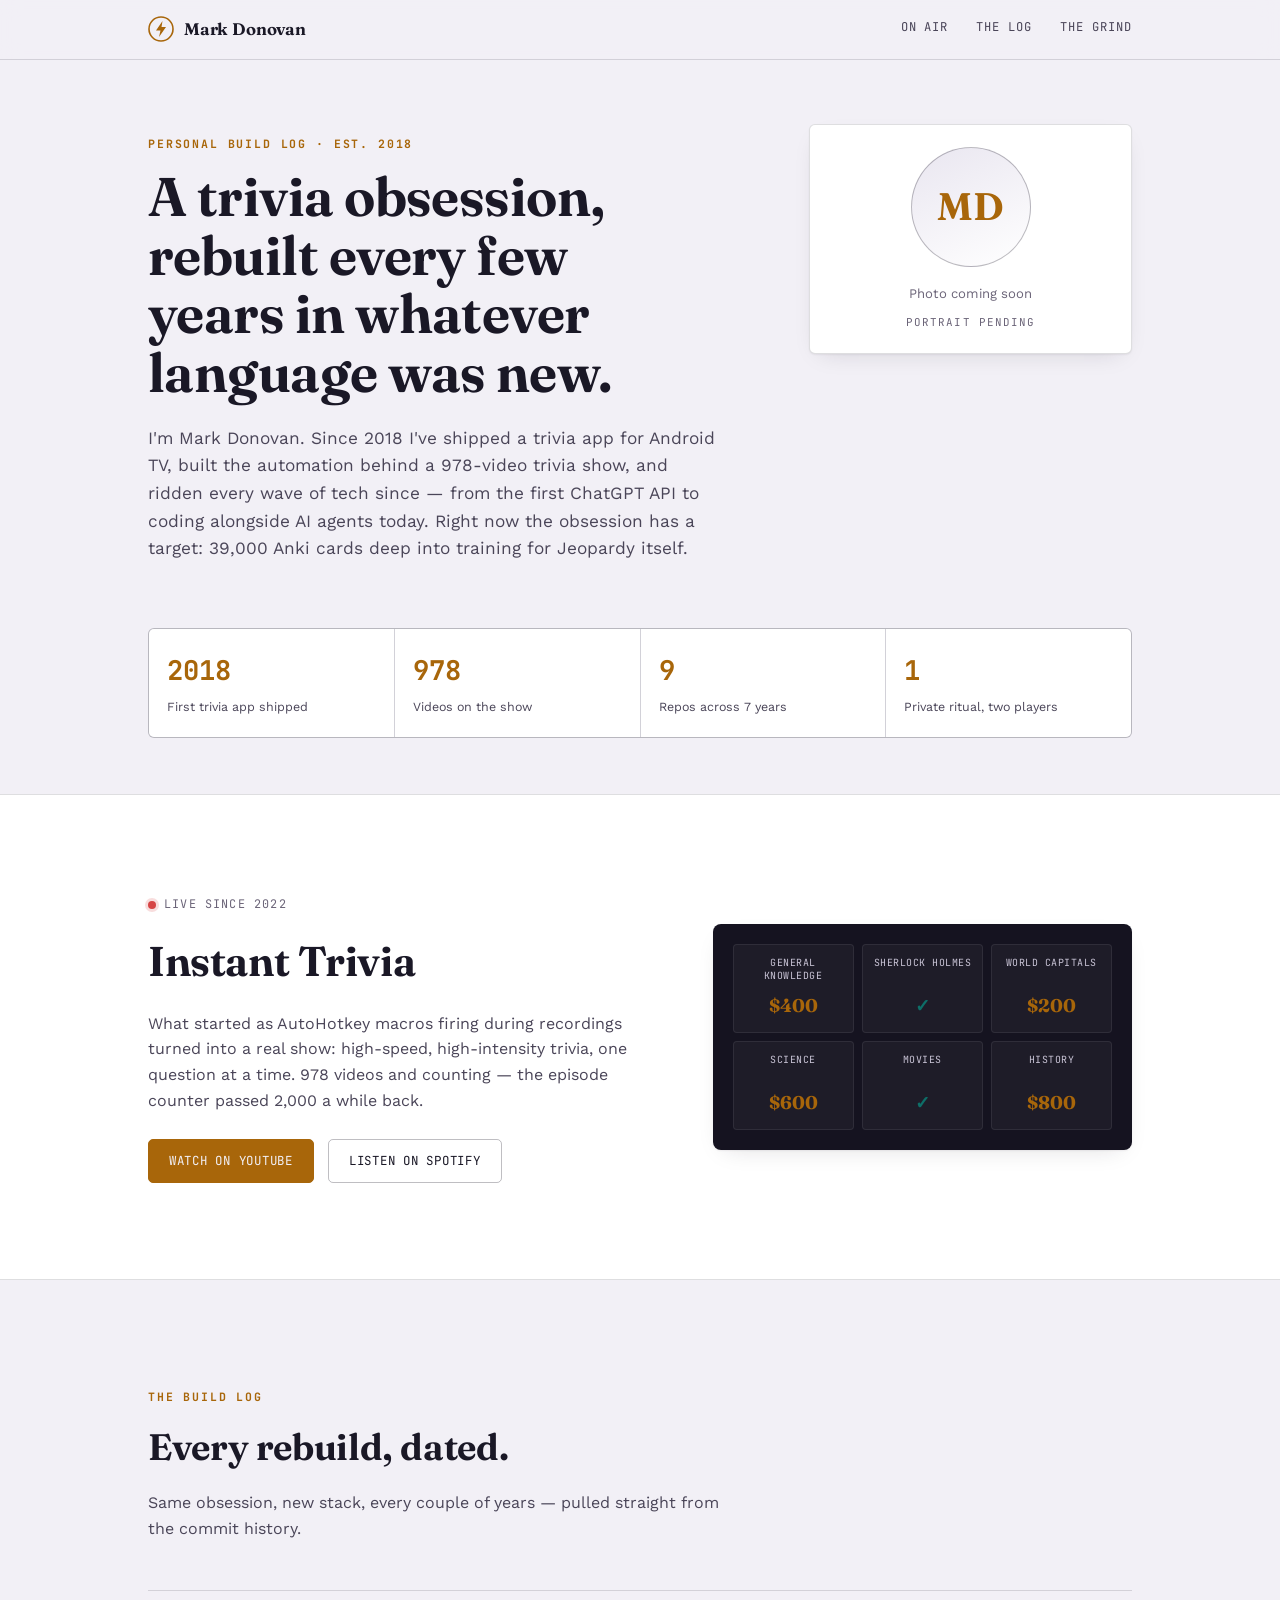
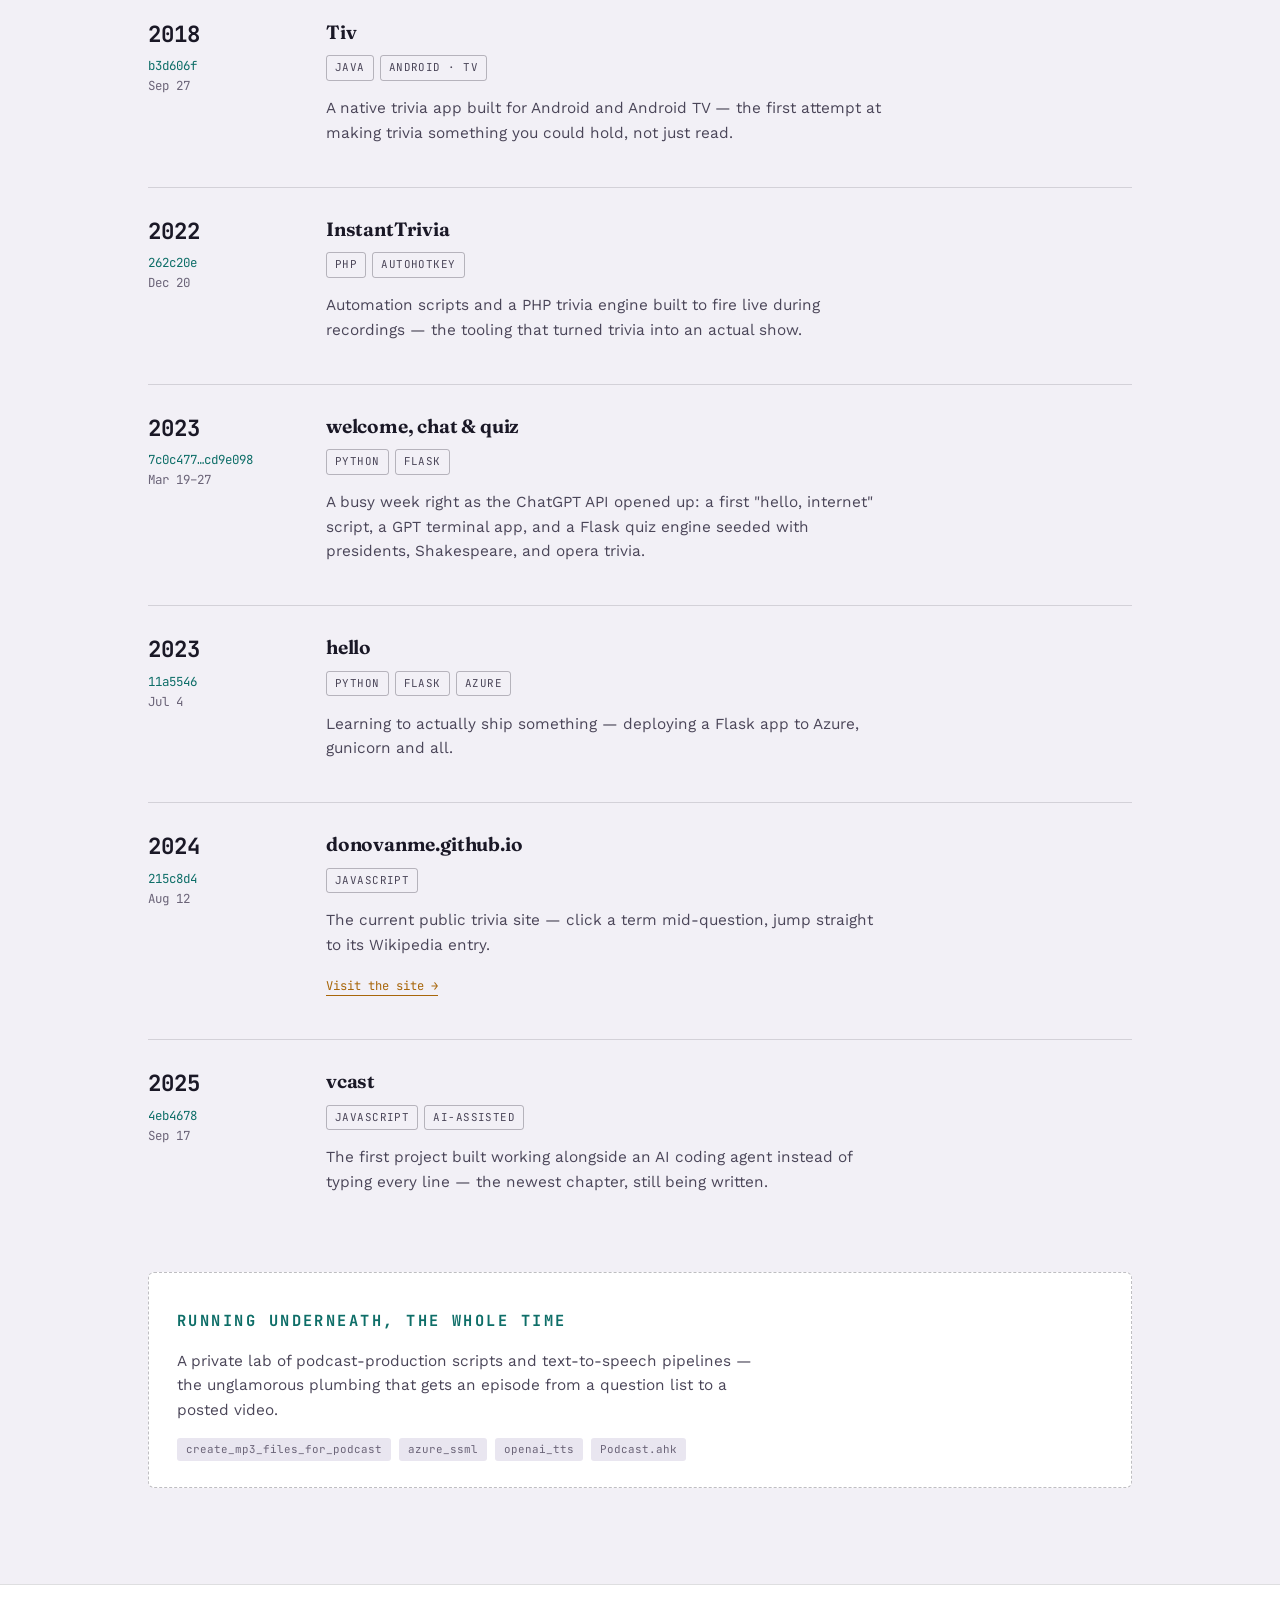
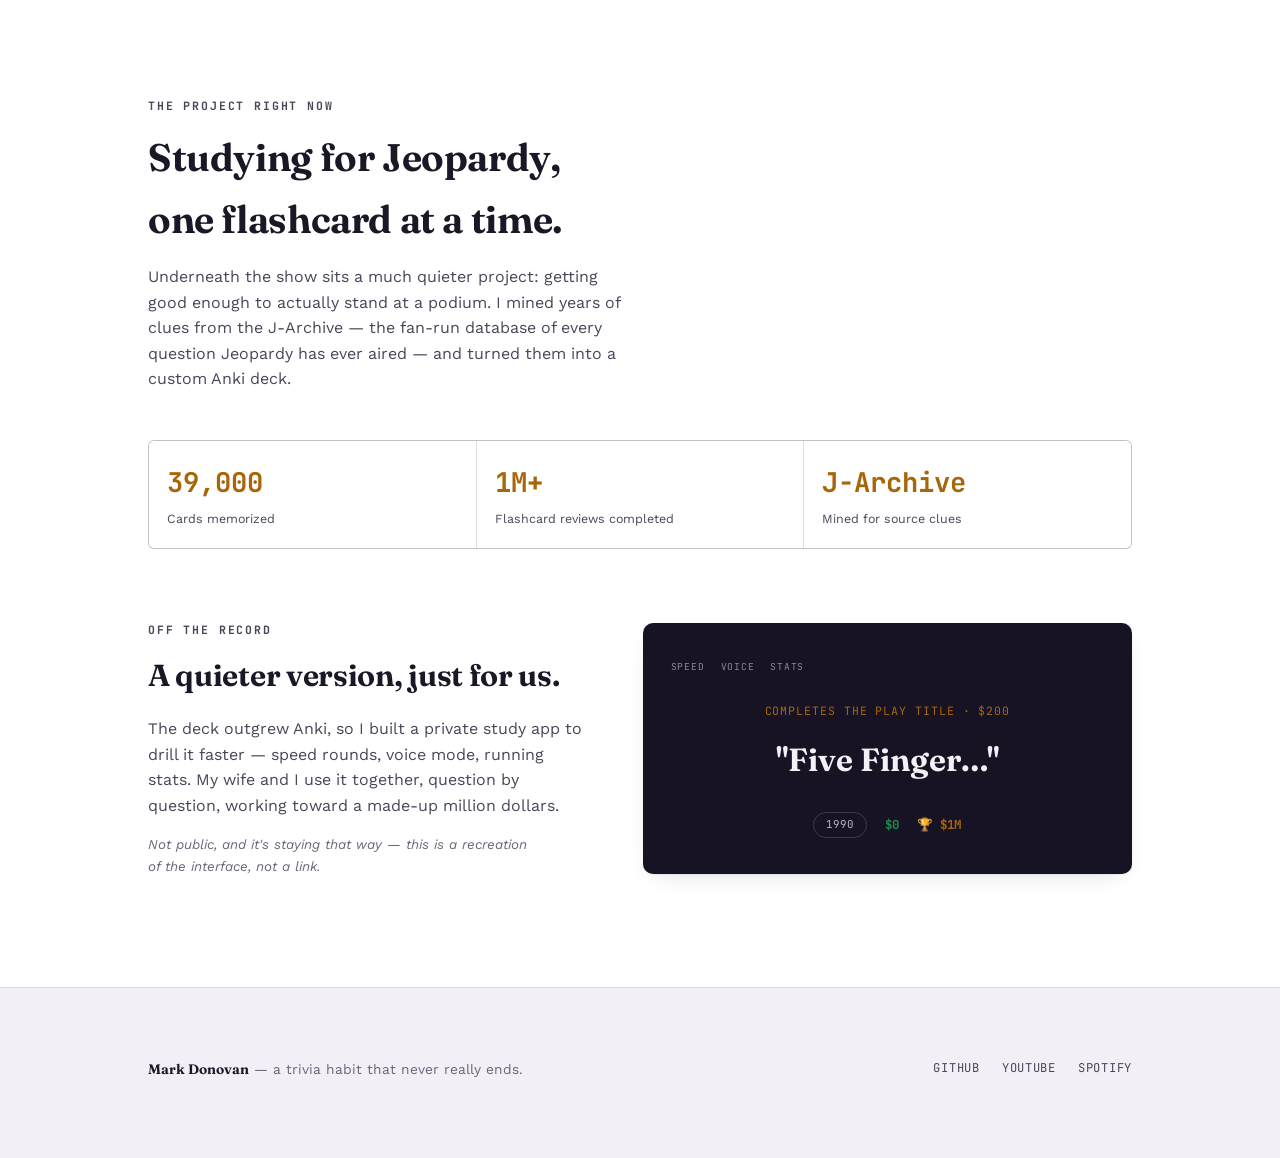
==== index.html @ fac96e4b "Initial site: The Trivia Log Personal build-log site pulling together the trivia timeline, Instant T" ====
<!doctype html>
<title>The Trivia Log</title>
<link rel="preconnect" href="https://fonts.googleapis.com">
<link rel="preconnect" href="https://fonts.gstatic.com" crossorigin>
<link href="https://fonts.googleapis.com/css2?family=Fraunces:opsz,wght@9..144,340;9..144,440;9..144,560;9..144,650;9..144,860&family=Work+Sans:wght@400;500;600&family=JetBrains+Mono:wght@400;500;700&display=swap" rel="stylesheet">
<style>
  :root{
    --ink:#1A1826;
    --ink-soft:#4A4558;
    --paper:#F2F0F6;
    --surface:#FFFFFF;
    --surface-2:#E9E6F0;
    --amber:#A8660A;
    --teal:#0E6E68;
    --green:#1B8E48;
    --slate:#6B6478;
    --border: rgba(26,24,38,0.14);
    --border-strong: rgba(26,24,38,0.28);
    --shadow: 0 1px 2px rgba(26,24,38,0.06), 0 8px 24px -12px rgba(26,24,38,0.18);
  }
  @media (prefers-color-scheme: dark){
    :root:not([data-theme="light"]){
      --ink:#EDEAE3;
      --ink-soft:#B9B3C7;
      --paper:#151320;
      --surface:#1E1B2B;
      --surface-2:#262238;
      --amber:#F2A83D;
      --teal:#4FD1C5;
      --green:#3FBF6F;
      --slate:#9992A8;
      --border: rgba(237,234,227,0.12);
      --border-strong: rgba(237,234,227,0.24);
      --shadow: 0 1px 2px rgba(0,0,0,0.3), 0 12px 32px -14px rgba(0,0,0,0.6);
    }
  }
  :root[data-theme="dark"]{
    --ink:#EDEAE3;
    --ink-soft:#B9B3C7;
    --paper:#151320;
    --surface:#1E1B2B;
    --surface-2:#262238;
    --amber:#F2A83D;
    --teal:#4FD1C5;
    --green:#3FBF6F;
    --slate:#9992A8;
    --border: rgba(237,234,227,0.12);
    --border-strong: rgba(237,234,227,0.24);
    --shadow: 0 1px 2px rgba(0,0,0,0.3), 0 12px 32px -14px rgba(0,0,0,0.6);
  }

  *{box-sizing:border-box;}
  html{scroll-behavior:smooth;}
  body{
    margin:0;
    background:var(--paper);
    color:var(--ink);
    font-family:'Work Sans', -apple-system, BlinkMacSystemFont, sans-serif;
    font-size:16px;
    line-height:1.6;
    -webkit-font-smoothing:antialiased;
  }
  h1,h2,h3{
    font-family:'Fraunces', Georgia, serif;
    font-weight:650;
    letter-spacing:-0.01em;
    text-wrap:balance;
    margin:0;
  }
  a{color:inherit;}
  a:focus-visible, button:focus-visible{outline:2px solid var(--amber); outline-offset:3px;}
  .mono{font-family:'JetBrains Mono', 'Courier New', monospace;}
  .eyebrow{
    font-family:'JetBrains Mono', monospace;
    font-size:0.72rem;
    letter-spacing:0.16em;
    text-transform:uppercase;
    color:var(--amber);
    font-weight:700;
  }
  .wrap{max-width:1040px; margin:0 auto; padding:0 28px;}
  section{padding:96px 0;}
  @media (max-width:640px){ section{padding:64px 0;} .wrap{padding:0 20px;} }

  /* ---------- NAV ---------- */
  header.site-nav{
    position:sticky; top:0; z-index:20;
    background:color-mix(in srgb, var(--paper) 88%, transparent);
    backdrop-filter:blur(10px);
    border-bottom:1px solid var(--border);
  }
  .nav-row{
    display:flex; align-items:center; justify-content:space-between;
    padding:16px 28px; max-width:1040px; margin:0 auto;
  }
  .brand{display:flex; align-items:center; gap:10px; text-decoration:none;}
  .brand svg{display:block;}
  .brand-name{font-family:'Fraunces', serif; font-weight:650; font-size:1.05rem; letter-spacing:-0.01em;}
  nav.links{display:flex; gap:28px;}
  nav.links a{
    font-family:'JetBrains Mono', monospace;
    font-size:0.76rem; letter-spacing:0.08em; text-transform:uppercase;
    text-decoration:none; color:var(--ink-soft);
    border-bottom:1px solid transparent;
    padding-bottom:3px;
  }
  nav.links a:hover{color:var(--amber); border-color:var(--amber);}
  @media (max-width:640px){ nav.links{display:none;} }

  /* ---------- HERO ---------- */
  .hero{padding-top:64px; padding-bottom:56px;}
  .hero-grid{display:grid; grid-template-columns:1.5fr 0.8fr; gap:56px; align-items:start;}
  @media (max-width:800px){ .hero-grid{grid-template-columns:1fr;} }
  .hero h1{font-size:clamp(2.1rem, 4.6vw, 3.4rem); line-height:1.08; margin-top:14px;}
  .hero .lede{font-size:1.08rem; color:var(--ink-soft); max-width:52ch; margin-top:22px;}
  .avatar-frame{
    background:var(--surface); border:1px solid var(--border); border-radius:6px;
    padding:22px; box-shadow:var(--shadow); text-align:center;
  }
  .avatar-mark{
    width:120px; height:120px; margin:0 auto 16px; border-radius:50%;
    background:linear-gradient(155deg, var(--surface-2), var(--surface));
    border:1px solid var(--border-strong);
    display:flex; align-items:center; justify-content:center;
    font-family:'Fraunces', serif; font-weight:650; font-size:2.4rem; color:var(--amber);
  }
  .avatar-frame p{font-size:0.82rem; color:var(--slate); margin:0;}
  .avatar-frame .cap{font-family:'JetBrains Mono', monospace; font-size:0.68rem; letter-spacing:0.1em; text-transform:uppercase; color:var(--slate); margin-top:10px; display:block;}

  .stat-strip{
    display:grid; grid-template-columns:repeat(4,1fr); gap:1px;
    background:var(--border); border:1px solid var(--border);
    border-radius:6px; overflow:hidden; margin-top:48px;
  }
  .stat{background:var(--surface); padding:20px 18px;}
  .stat .num{
    font-family:'JetBrains Mono', monospace; font-weight:700; font-size:1.7rem;
    color:var(--amber); font-variant-numeric:tabular-nums; display:block;
  }
  .stat .label{font-size:0.78rem; color:var(--ink-soft); margin-top:4px; display:block;}
  @media (max-width:640px){ .stat-strip{grid-template-columns:repeat(2,1fr);} }

  /* ---------- section headers ---------- */
  .sec-head{max-width:60ch; margin-bottom:48px;}
  .sec-head h2{font-size:clamp(1.7rem, 3.2vw, 2.3rem); margin-top:10px;}
  .sec-head .dek{color:var(--ink-soft); margin-top:14px; font-size:1rem;}

  /* ---------- ON AIR ---------- */
  .onair{background:var(--surface); border-top:1px solid var(--border); border-bottom:1px solid var(--border);}
  .onair-grid{display:grid; grid-template-columns:1.1fr 0.9fr; gap:52px; align-items:center;}
  @media (max-width:800px){ .onair-grid{grid-template-columns:1fr;} }
  .live-dot{
    display:inline-flex; align-items:center; gap:8px;
    font-family:'JetBrains Mono', monospace; font-size:0.74rem; letter-spacing:0.1em;
    text-transform:uppercase; color:var(--slate); margin-bottom:14px;
  }
  .live-dot::before{
    content:''; width:8px; height:8px; border-radius:50%; background:#D64545;
    box-shadow:0 0 0 3px rgba(214,69,69,0.18);
    animation:pulse 2.2s ease-in-out infinite;
  }
  @media (prefers-reduced-motion: reduce){ .live-dot::before{animation:none;} }
  @keyframes pulse{0%,100%{opacity:1;}50%{opacity:0.4;}}
  .onair h2{font-size:clamp(2rem, 4vw, 2.6rem);}
  .onair p{color:var(--ink-soft); margin-top:16px; max-width:48ch;}
  .btn-row{display:flex; gap:14px; margin-top:26px; flex-wrap:wrap;}
  .btn{
    display:inline-flex; align-items:center; gap:8px;
    padding:11px 20px; border-radius:5px; text-decoration:none;
    font-family:'JetBrains Mono', monospace; font-size:0.78rem; letter-spacing:0.06em; text-transform:uppercase;
    border:1px solid var(--border-strong); transition:transform .15s ease, border-color .15s ease;
  }
  .btn:hover{transform:translateY(-1px); border-color:var(--amber);}
  .btn.primary{background:var(--amber); color:var(--paper); border-color:var(--amber);}
  .btn.primary:hover{background:var(--teal); border-color:var(--teal);}

  /* board graphic */
  .board{
    background:var(--ink); border-radius:8px; padding:20px; box-shadow:var(--shadow);
    display:grid; grid-template-columns:repeat(3,1fr); gap:8px;
  }
  :root[data-theme="light"] .board, :root:not([data-theme]) .board{ background:#151320; }
  @media (prefers-color-scheme:dark){ :root:not([data-theme="light"]) .board{ background:#0F0D18; } }
  .board .cat{
    background:rgba(255,255,255,0.04); border:1px solid rgba(255,255,255,0.08);
    border-radius:4px; padding:12px 8px; text-align:center;
  }
  .board .cat .name{
    font-family:'JetBrains Mono', monospace; font-size:0.62rem; letter-spacing:0.05em;
    text-transform:uppercase; color:#C9C4D6; line-height:1.3; display:block; min-height:2.6em;
  }
  .board .cat .val{
    font-family:'Fraunces', serif; font-weight:700; color:var(--amber); font-size:1.15rem; margin-top:8px; display:block;
  }
  .board .cat.filled .val{color:var(--teal);}

  /* ---------- LOG / TIMELINE ---------- */
  .log-entry{display:grid; grid-template-columns:150px 1fr; gap:28px; padding:26px 0; border-top:1px solid var(--border);}
  .log-entry:last-of-type{border-bottom:1px solid var(--border);}
  @media (max-width:640px){ .log-entry{grid-template-columns:1fr; gap:8px;} }
  .log-meta{font-family:'JetBrains Mono', monospace; font-size:0.78rem; color:var(--slate);}
  .log-meta .year{display:block; font-size:1.4rem; color:var(--ink); font-weight:700;}
  .log-meta .hash{display:block; margin-top:4px; color:var(--teal);}
  .log-meta .date{display:block; color:var(--slate);}
  .log-card h3{font-size:1.2rem; font-weight:650;}
  .log-card .chips{margin:8px 0 10px; display:flex; gap:6px; flex-wrap:wrap;}
  .chip{
    font-family:'JetBrains Mono', monospace; font-size:0.68rem; letter-spacing:0.04em;
    text-transform:uppercase; padding:3px 8px; border:1px solid var(--border-strong);
    border-radius:3px; color:var(--ink-soft);
  }
  .log-card p{color:var(--ink-soft); font-size:0.96rem; max-width:56ch;}
  .log-card a.visit{
    font-family:'JetBrains Mono', monospace; font-size:0.76rem; color:var(--amber);
    text-decoration:none; border-bottom:1px solid var(--amber); padding-bottom:1px;
  }

  .lab-callout{
    margin-top:36px; background:var(--surface); border:1px dashed var(--border-strong);
    border-radius:6px; padding:26px 28px;
  }
  .lab-callout .eyebrow{color:var(--teal);}
  .lab-callout p{color:var(--ink-soft); margin-top:10px; max-width:60ch; font-size:0.96rem;}
  .lab-tags{margin-top:14px; display:flex; gap:8px; flex-wrap:wrap;}
  .lab-tags span{
    font-family:'JetBrains Mono', monospace; font-size:0.68rem; color:var(--slate);
    background:var(--surface-2); padding:3px 9px; border-radius:3px;
  }

  /* ---------- OFF THE RECORD ---------- */
  .otr{background:var(--surface); border-top:1px solid var(--border); border-bottom:1px solid var(--border);}
  .otr-grid{display:grid; grid-template-columns:0.95fr 1.05fr; gap:52px; align-items:center;}
  @media (max-width:800px){ .otr-grid{grid-template-columns:1fr;} }
  .otr h2{font-size:clamp(1.9rem,3.6vw,2.4rem);}
  .otr p{color:var(--ink-soft); margin-top:16px; max-width:48ch;}
  .otr .note{margin-top:16px; font-size:0.84rem; color:var(--slate); font-style:italic;}

  .clue-card{
    background:#171325; border-radius:10px; padding:36px 28px; box-shadow:var(--shadow);
    position:relative; overflow:hidden;
  }
  .clue-card .toolbar{display:flex; gap:16px; margin-bottom:28px;}
  .clue-card .toolbar span{
    font-family:'JetBrains Mono', monospace; font-size:0.6rem; letter-spacing:0.08em;
    color:#8A84A0; text-transform:uppercase;
  }
  .clue-card .label{
    font-family:'JetBrains Mono', monospace; font-size:0.72rem; letter-spacing:0.08em;
    text-transform:uppercase; color:var(--amber); text-align:center; display:block;
  }
  .clue-card .clue{
    font-family:'Fraunces', serif; font-weight:650; font-size:clamp(1.5rem,3vw,2rem);
    color:#F3F1F6; text-align:center; margin:20px 0 32px; line-height:1.25;
  }
  .clue-card .footer-row{display:flex; align-items:center; justify-content:center; gap:18px;}
  .clue-card .pill{
    font-family:'JetBrains Mono', monospace; font-size:0.68rem; color:#B9B3C7;
    border:1px solid rgba(255,255,255,0.16); padding:3px 12px; border-radius:20px;
  }
  .clue-card .score{font-family:'JetBrains Mono', monospace; font-size:0.78rem; color:var(--green); font-weight:700;}
  .clue-card .target{font-family:'JetBrains Mono', monospace; font-size:0.78rem; color:var(--amber); font-weight:700;}

  /* ---------- FOOTER ---------- */
  footer{padding:56px 0 64px;}
  .footer-row{display:flex; justify-content:space-between; align-items:center; flex-wrap:wrap; gap:16px;}
  .footer-links{display:flex; gap:22px;}
  .footer-links a{
    font-family:'JetBrains Mono', monospace; font-size:0.76rem; letter-spacing:0.06em;
    text-transform:uppercase; text-decoration:none; color:var(--ink-soft); border-bottom:1px solid transparent;
  }
  .footer-links a:hover{color:var(--amber); border-color:var(--amber);}
  footer .sign{font-size:0.86rem; color:var(--slate);}
  footer .sign strong{color:var(--ink); font-family:'Fraunces', serif; font-weight:650;}
</style>

<header class="site-nav">
  <div class="nav-row">
    <a class="brand" href="#top">
      <svg width="26" height="26" viewBox="0 0 26 26" fill="none">
        <circle cx="13" cy="13" r="12" stroke="var(--amber)" stroke-width="1.6"/>
        <path d="M14.5 5 L8 14.5 H12.5 L11 21 L18 11 H13.5 Z" fill="var(--amber)"/>
      </svg>
      <span class="brand-name">Mark Donovan</span>
    </a>
    <nav class="links">
      <a href="#onair">On Air</a>
      <a href="#log">The Log</a>
      <a href="#study">The Grind</a>
    </nav>
  </div>
</header>

<main id="top">

  <!-- HERO -->
  <section class="hero">
    <div class="wrap hero-grid">
      <div>
        <p class="eyebrow">Personal build log · est. 2018</p>
        <h1>A trivia obsession, rebuilt every few years in whatever language was new.</h1>
        <p class="lede">I'm Mark Donovan. Since 2018 I've shipped a trivia app for Android TV, built the automation behind a 978-video trivia show, and ridden every wave of tech since — from the first ChatGPT API to coding alongside AI agents today. Right now the obsession has a target: 39,000 Anki cards deep into training for Jeopardy itself.</p>
      </div>
      <div class="avatar-frame">
        <div class="avatar-mark">MD</div>
        <p>Photo coming soon</p>
        <span class="cap">Portrait pending</span>
      </div>
    </div>

    <div class="wrap">
      <div class="stat-strip">
        <div class="stat"><span class="num">2018</span><span class="label">First trivia app shipped</span></div>
        <div class="stat"><span class="num">978</span><span class="label">Videos on the show</span></div>
        <div class="stat"><span class="num">9</span><span class="label">Repos across 7 years</span></div>
        <div class="stat"><span class="num">1</span><span class="label">Private ritual, two players</span></div>
      </div>
    </div>
  </section>

  <!-- ON AIR -->
  <section class="onair" id="onair">
    <div class="wrap onair-grid">
      <div>
        <span class="live-dot">Live since 2022</span>
        <h2>Instant Trivia</h2>
        <p>What started as AutoHotkey macros firing during recordings turned into a real show: high-speed, high-intensity trivia, one question at a time. 978 videos and counting — the episode counter passed 2,000 a while back.</p>
        <div class="btn-row">
          <a class="btn primary" href="https://www.youtube.com/@playinstanttriva" target="_blank" rel="noopener">Watch on YouTube</a>
          <a class="btn" href="https://open.spotify.com/show/5yZlvpnkiWKWWwVDZCnXO2" target="_blank" rel="noopener">Listen on Spotify</a>
        </div>
      </div>
      <div class="board" aria-hidden="true">
        <div class="cat"><span class="name">General Knowledge</span><span class="val">$400</span></div>
        <div class="cat filled"><span class="name">Sherlock Holmes</span><span class="val">✓</span></div>
        <div class="cat"><span class="name">World Capitals</span><span class="val">$200</span></div>
        <div class="cat"><span class="name">Science</span><span class="val">$600</span></div>
        <div class="cat filled"><span class="name">Movies</span><span class="val">✓</span></div>
        <div class="cat"><span class="name">History</span><span class="val">$800</span></div>
      </div>
    </div>
  </section>

  <!-- THE LOG -->
  <section id="log">
    <div class="wrap">
      <div class="sec-head">
        <p class="eyebrow">The build log</p>
        <h2>Every rebuild, dated.</h2>
        <p class="dek">Same obsession, new stack, every couple of years — pulled straight from the commit history.</p>
      </div>

      <div class="log-entry">
        <div class="log-meta"><span class="year">2018</span><span class="hash">b3d606f</span><span class="date">Sep 27</span></div>
        <div class="log-card">
          <h3>Tiv</h3>
          <div class="chips"><span class="chip">Java</span><span class="chip">Android · TV</span></div>
          <p>A native trivia app built for Android and Android TV — the first attempt at making trivia something you could hold, not just read.</p>
        </div>
      </div>

      <div class="log-entry">
        <div class="log-meta"><span class="year">2022</span><span class="hash">262c20e</span><span class="date">Dec 20</span></div>
        <div class="log-card">
          <h3>InstantTrivia</h3>
          <div class="chips"><span class="chip">PHP</span><span class="chip">AutoHotkey</span></div>
          <p>Automation scripts and a PHP trivia engine built to fire live during recordings — the tooling that turned trivia into an actual show.</p>
        </div>
      </div>

      <div class="log-entry">
        <div class="log-meta"><span class="year">2023</span><span class="hash">7c0c477…cd9e098</span><span class="date">Mar 19–27</span></div>
        <div class="log-card">
          <h3>welcome, chat &amp; quiz</h3>
          <div class="chips"><span class="chip">Python</span><span class="chip">Flask</span></div>
          <p>A busy week right as the ChatGPT API opened up: a first "hello, internet" script, a GPT terminal app, and a Flask quiz engine seeded with presidents, Shakespeare, and opera trivia.</p>
        </div>
      </div>

      <div class="log-entry">
        <div class="log-meta"><span class="year">2023</span><span class="hash">11a5546</span><span class="date">Jul 4</span></div>
        <div class="log-card">
          <h3>hello</h3>
          <div class="chips"><span class="chip">Python</span><span class="chip">Flask</span><span class="chip">Azure</span></div>
          <p>Learning to actually ship something — deploying a Flask app to Azure, gunicorn and all.</p>
        </div>
      </div>

      <div class="log-entry">
        <div class="log-meta"><span class="year">2024</span><span class="hash">215c8d4</span><span class="date">Aug 12</span></div>
        <div class="log-card">
          <h3>donovanme.github.io</h3>
          <div class="chips"><span class="chip">JavaScript</span></div>
          <p>The current public trivia site — click a term mid-question, jump straight to its Wikipedia entry.</p>
          <p><a class="visit" href="https://donovanme.github.io" target="_blank" rel="noopener">Visit the site →</a></p>
        </div>
      </div>

      <div class="log-entry">
        <div class="log-meta"><span class="year">2025</span><span class="hash">4eb4678</span><span class="date">Sep 17</span></div>
        <div class="log-card">
          <h3>vcast</h3>
          <div class="chips"><span class="chip">JavaScript</span><span class="chip">AI-assisted</span></div>
          <p>The first project built working alongside an AI coding agent instead of typing every line — the newest chapter, still being written.</p>
        </div>
      </div>

      <div class="lab-callout">
        <p class="eyebrow">Running underneath, the whole time</p>
        <p>A private lab of podcast-production scripts and text-to-speech pipelines — the unglamorous plumbing that gets an episode from a question list to a posted video.</p>
        <div class="lab-tags">
          <span>create_mp3_files_for_podcast</span><span>azure_ssml</span><span>openai_tts</span><span>Podcast.ahk</span>
        </div>
      </div>
    </div>
  </section>

  <!-- THE GRIND -->
  <section class="otr" id="study">
    <div class="wrap">
      <div class="sec-head">
        <p class="eyebrow">The project right now</p>
        <h2>Studying for Jeopardy, one flashcard at a time.</h2>
        <p class="dek">Underneath the show sits a much quieter project: getting good enough to actually stand at a podium. I mined years of clues from the J-Archive — the fan-run database of every question Jeopardy has ever aired — and turned them into a custom Anki deck.</p>
      </div>

      <div class="stat-strip" style="grid-template-columns:repeat(3,1fr);">
        <div class="stat"><span class="num">39,000</span><span class="label">Cards memorized</span></div>
        <div class="stat"><span class="num">1M+</span><span class="label">Flashcard reviews completed</span></div>
        <div class="stat"><span class="num">J-Archive</span><span class="label">Mined for source clues</span></div>
      </div>
    </div>

    <div class="wrap otr-grid" style="margin-top:56px;">
      <div>
        <p class="eyebrow">Off the record</p>
        <h2 style="font-size:clamp(1.5rem,2.8vw,1.9rem);">A quieter version, just for us.</h2>
        <p>The deck outgrew Anki, so I built a private study app to drill it faster — speed rounds, voice mode, running stats. My wife and I use it together, question by question, working toward a made-up million dollars.</p>
        <p class="note">Not public, and it's staying that way — this is a recreation of the interface, not a link.</p>
      </div>
      <div class="clue-card">
        <div class="toolbar"><span>Speed</span><span>Voice</span><span>Stats</span></div>
        <span class="label">Completes the Play Title · $200</span>
        <div class="clue">"Five Finger…"</div>
        <div class="footer-row">
          <span class="pill">1990</span>
          <span class="score">$0</span>
          <span class="target">🏆 $1M</span>
        </div>
      </div>
    </div>
  </section>

  <footer>
    <div class="wrap footer-row">
      <p class="sign"><strong>Mark Donovan</strong> — a trivia habit that never really ends.</p>
      <div class="footer-links">
        <a href="https://github.com/donovanme" target="_blank" rel="noopener">GitHub</a>
        <a href="https://www.youtube.com/@playinstanttriva" target="_blank" rel="noopener">YouTube</a>
        <a href="https://open.spotify.com/show/5yZlvpnkiWKWWwVDZCnXO2" target="_blank" rel="noopener">Spotify</a>
      </div>
    </div>
  </footer>

</main>
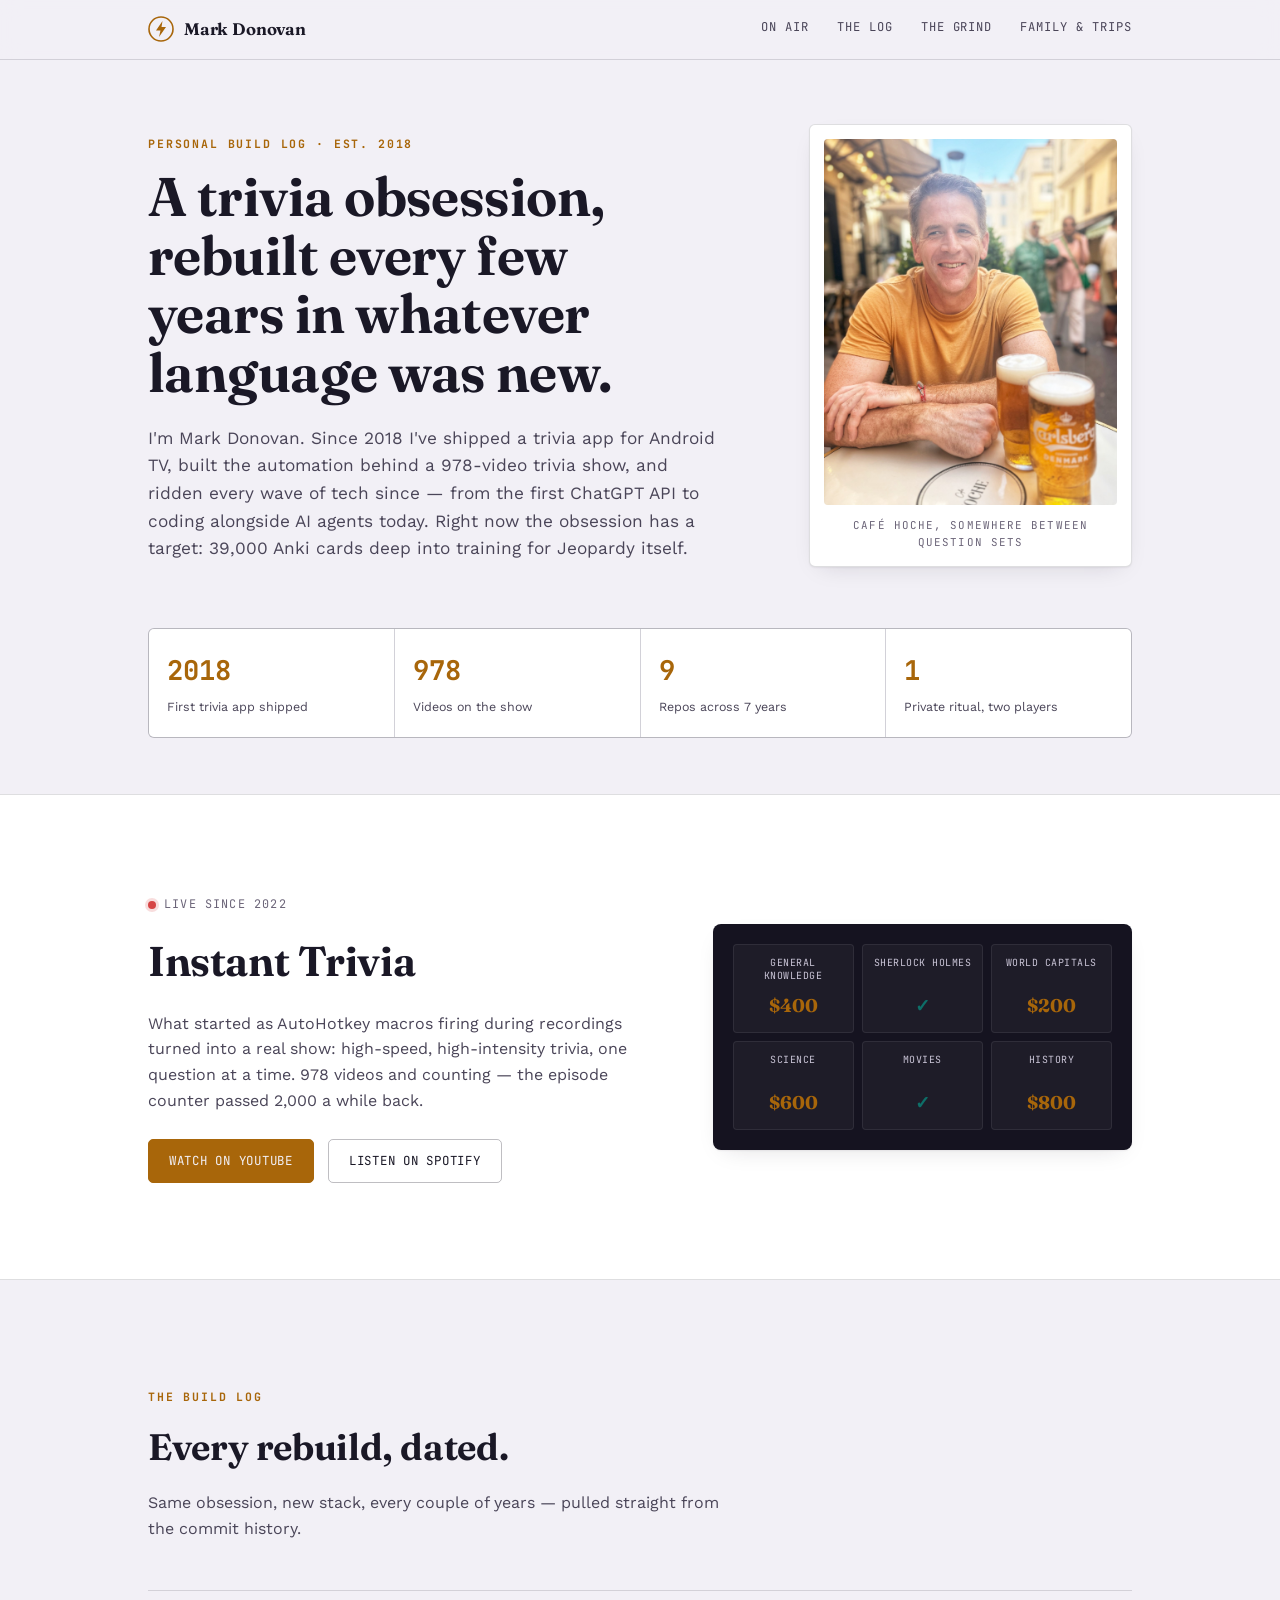
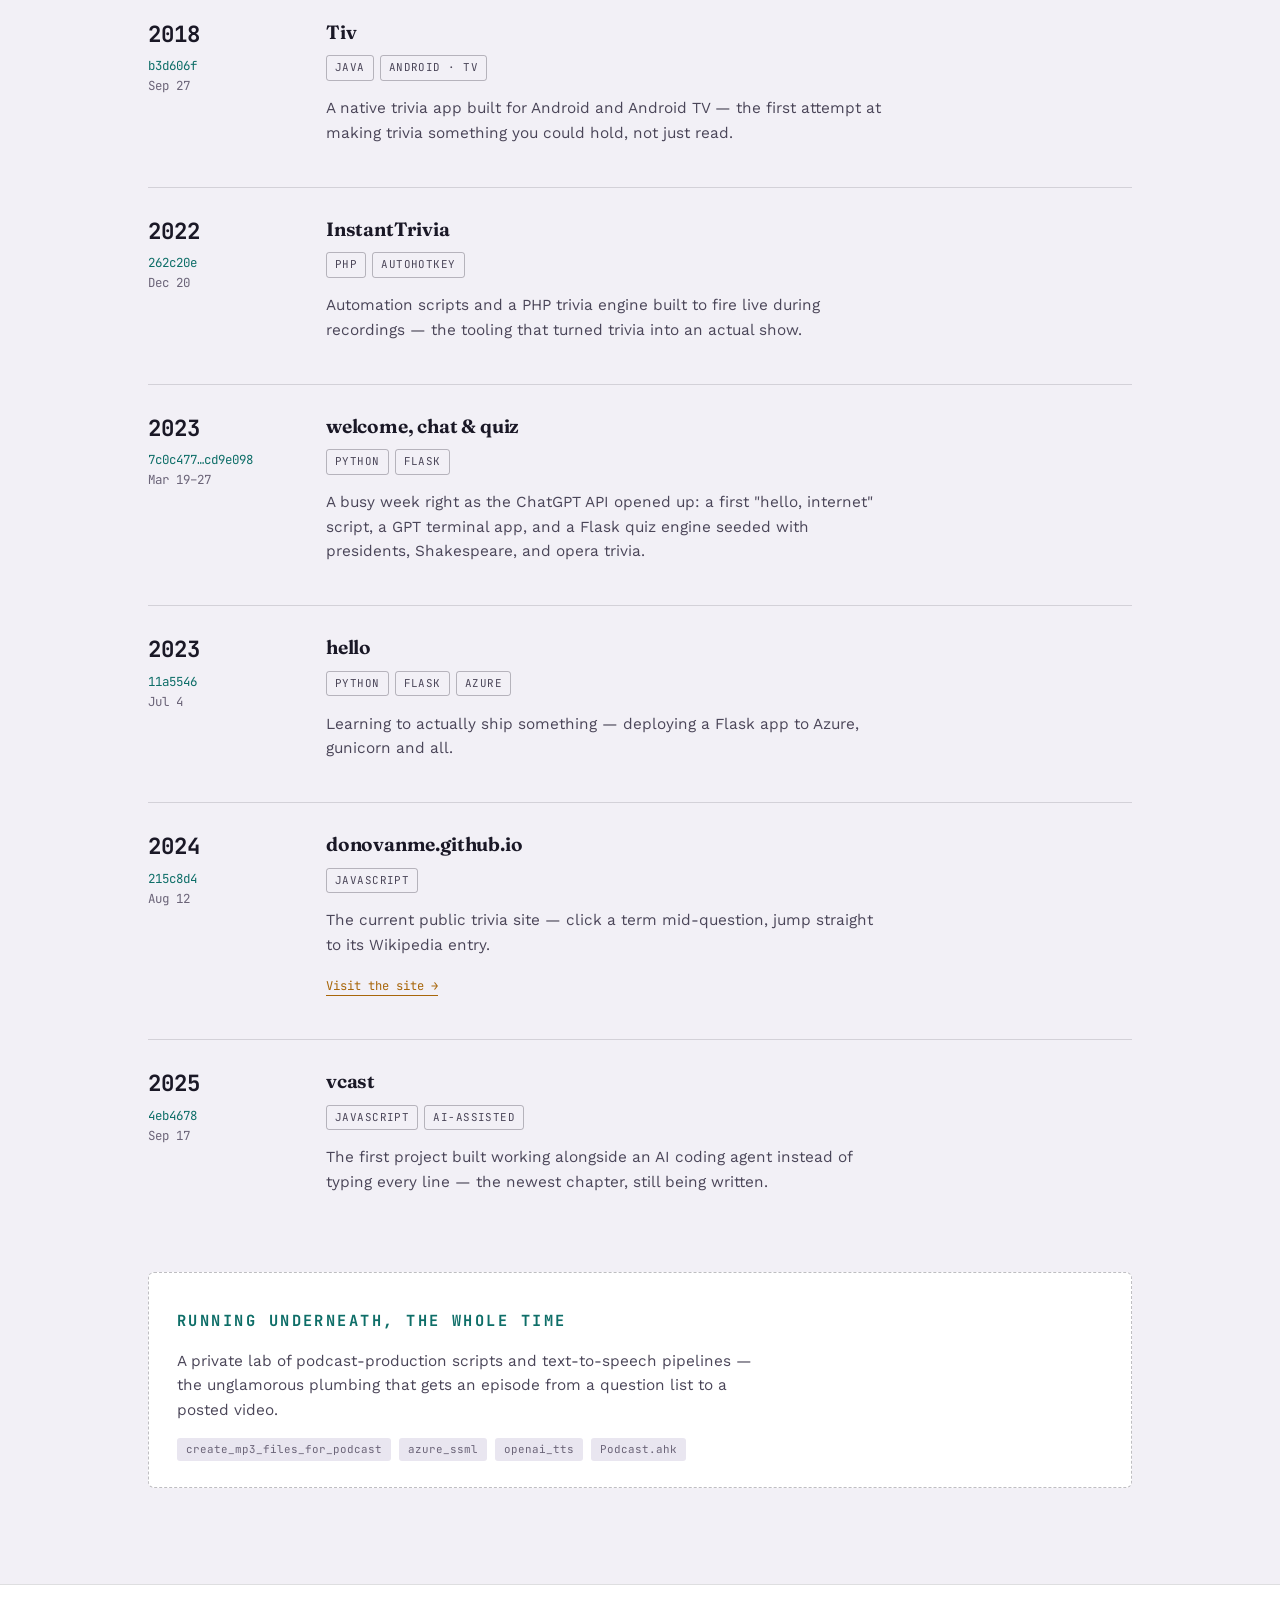
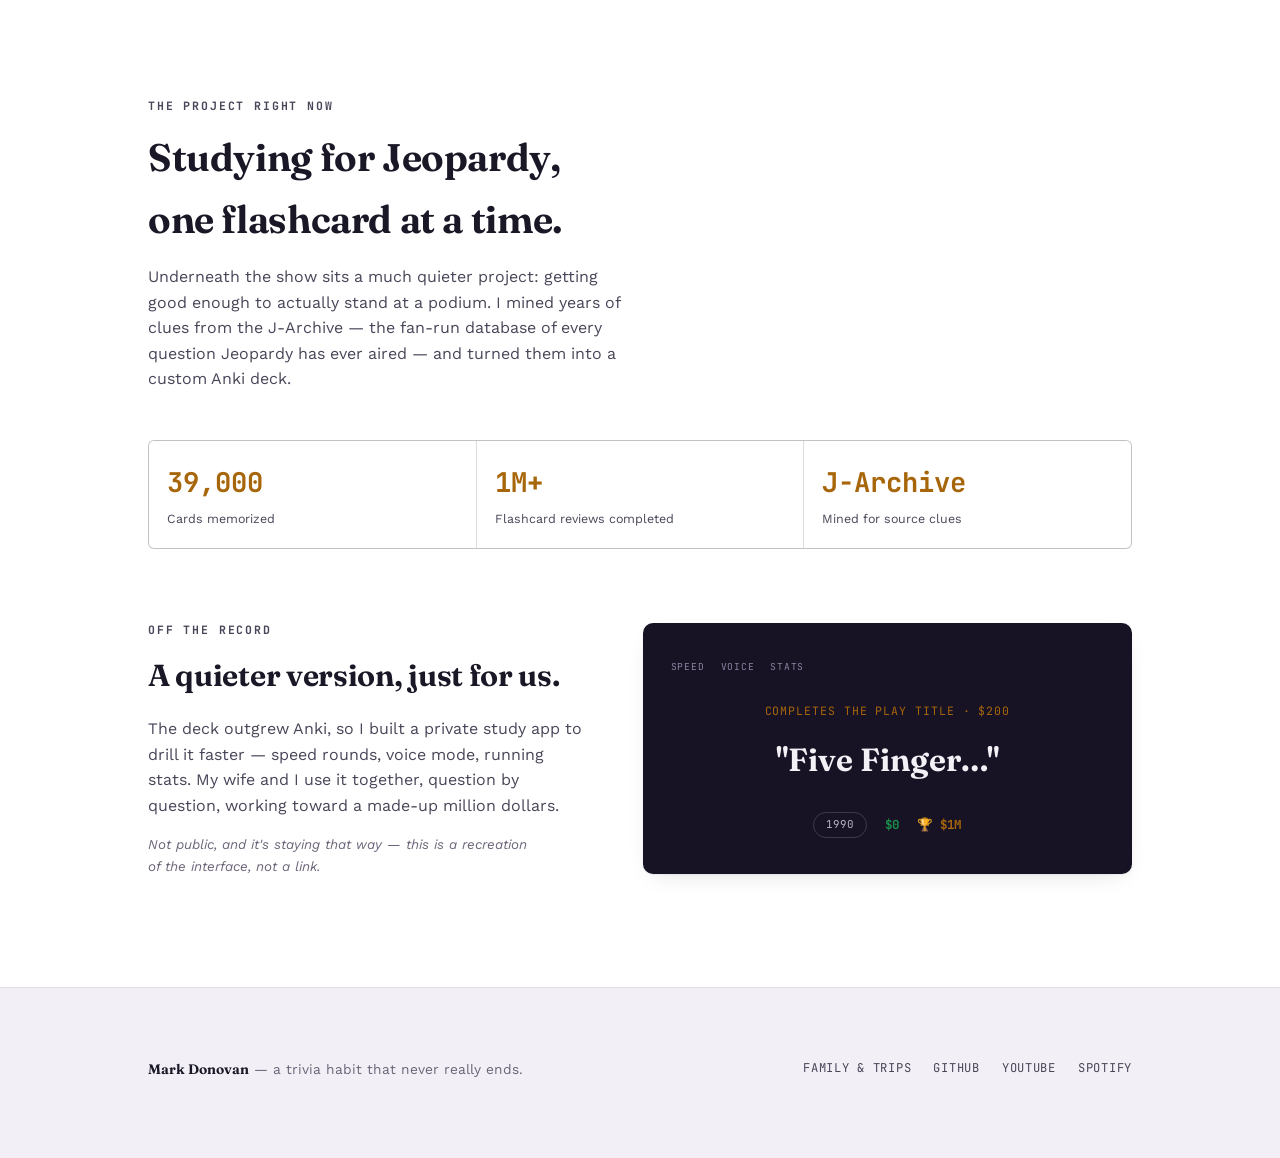
==== commit fefd6a7b: "Add hero photo and Family & Trips page Co-Authored-By: Claude Sonnet 5 <noreply@anthropic.com>" ====
--- a/index.html
+++ b/index.html
@@ -115,17 +115,10 @@
   .hero .lede{font-size:1.08rem; color:var(--ink-soft); max-width:52ch; margin-top:22px;}
   .avatar-frame{
     background:var(--surface); border:1px solid var(--border); border-radius:6px;
-    padding:22px; box-shadow:var(--shadow); text-align:center;
-  }
-  .avatar-mark{
-    width:120px; height:120px; margin:0 auto 16px; border-radius:50%;
-    background:linear-gradient(155deg, var(--surface-2), var(--surface));
-    border:1px solid var(--border-strong);
-    display:flex; align-items:center; justify-content:center;
-    font-family:'Fraunces', serif; font-weight:650; font-size:2.4rem; color:var(--amber);
-  }
-  .avatar-frame p{font-size:0.82rem; color:var(--slate); margin:0;}
-  .avatar-frame .cap{font-family:'JetBrains Mono', monospace; font-size:0.68rem; letter-spacing:0.1em; text-transform:uppercase; color:var(--slate); margin-top:10px; display:block;}
+    padding:14px; box-shadow:var(--shadow); text-align:center;
+  }
+  .avatar-frame img{width:100%; border-radius:4px; display:block; object-fit:cover; aspect-ratio:4/5;}
+  .avatar-frame .cap{font-family:'JetBrains Mono', monospace; font-size:0.68rem; letter-spacing:0.1em; text-transform:uppercase; color:var(--slate); margin-top:12px; display:block;}
 
   .stat-strip{
     display:grid; grid-template-columns:repeat(4,1fr); gap:1px;
@@ -286,6 +279,7 @@
       <a href="#onair">On Air</a>
       <a href="#log">The Log</a>
       <a href="#study">The Grind</a>
+      <a href="family.html">Family &amp; Trips</a>
     </nav>
   </div>
 </header>
@@ -301,9 +295,8 @@
         <p class="lede">I'm Mark Donovan. Since 2018 I've shipped a trivia app for Android TV, built the automation behind a 978-video trivia show, and ridden every wave of tech since — from the first ChatGPT API to coding alongside AI agents today. Right now the obsession has a target: 39,000 Anki cards deep into training for Jeopardy itself.</p>
       </div>
       <div class="avatar-frame">
-        <div class="avatar-mark">MD</div>
-        <p>Photo coming soon</p>
-        <span class="cap">Portrait pending</span>
+        <img src="images/hero-mark.jpg" alt="Mark Donovan at a café table with two beers">
+        <span class="cap">Café Hoche, somewhere between question sets</span>
       </div>
     </div>
 
@@ -454,6 +447,7 @@
     <div class="wrap footer-row">
       <p class="sign"><strong>Mark Donovan</strong> — a trivia habit that never really ends.</p>
       <div class="footer-links">
+        <a href="family.html">Family &amp; Trips</a>
         <a href="https://github.com/donovanme" target="_blank" rel="noopener">GitHub</a>
         <a href="https://www.youtube.com/@playinstanttriva" target="_blank" rel="noopener">YouTube</a>
         <a href="https://open.spotify.com/show/5yZlvpnkiWKWWwVDZCnXO2" target="_blank" rel="noopener">Spotify</a>
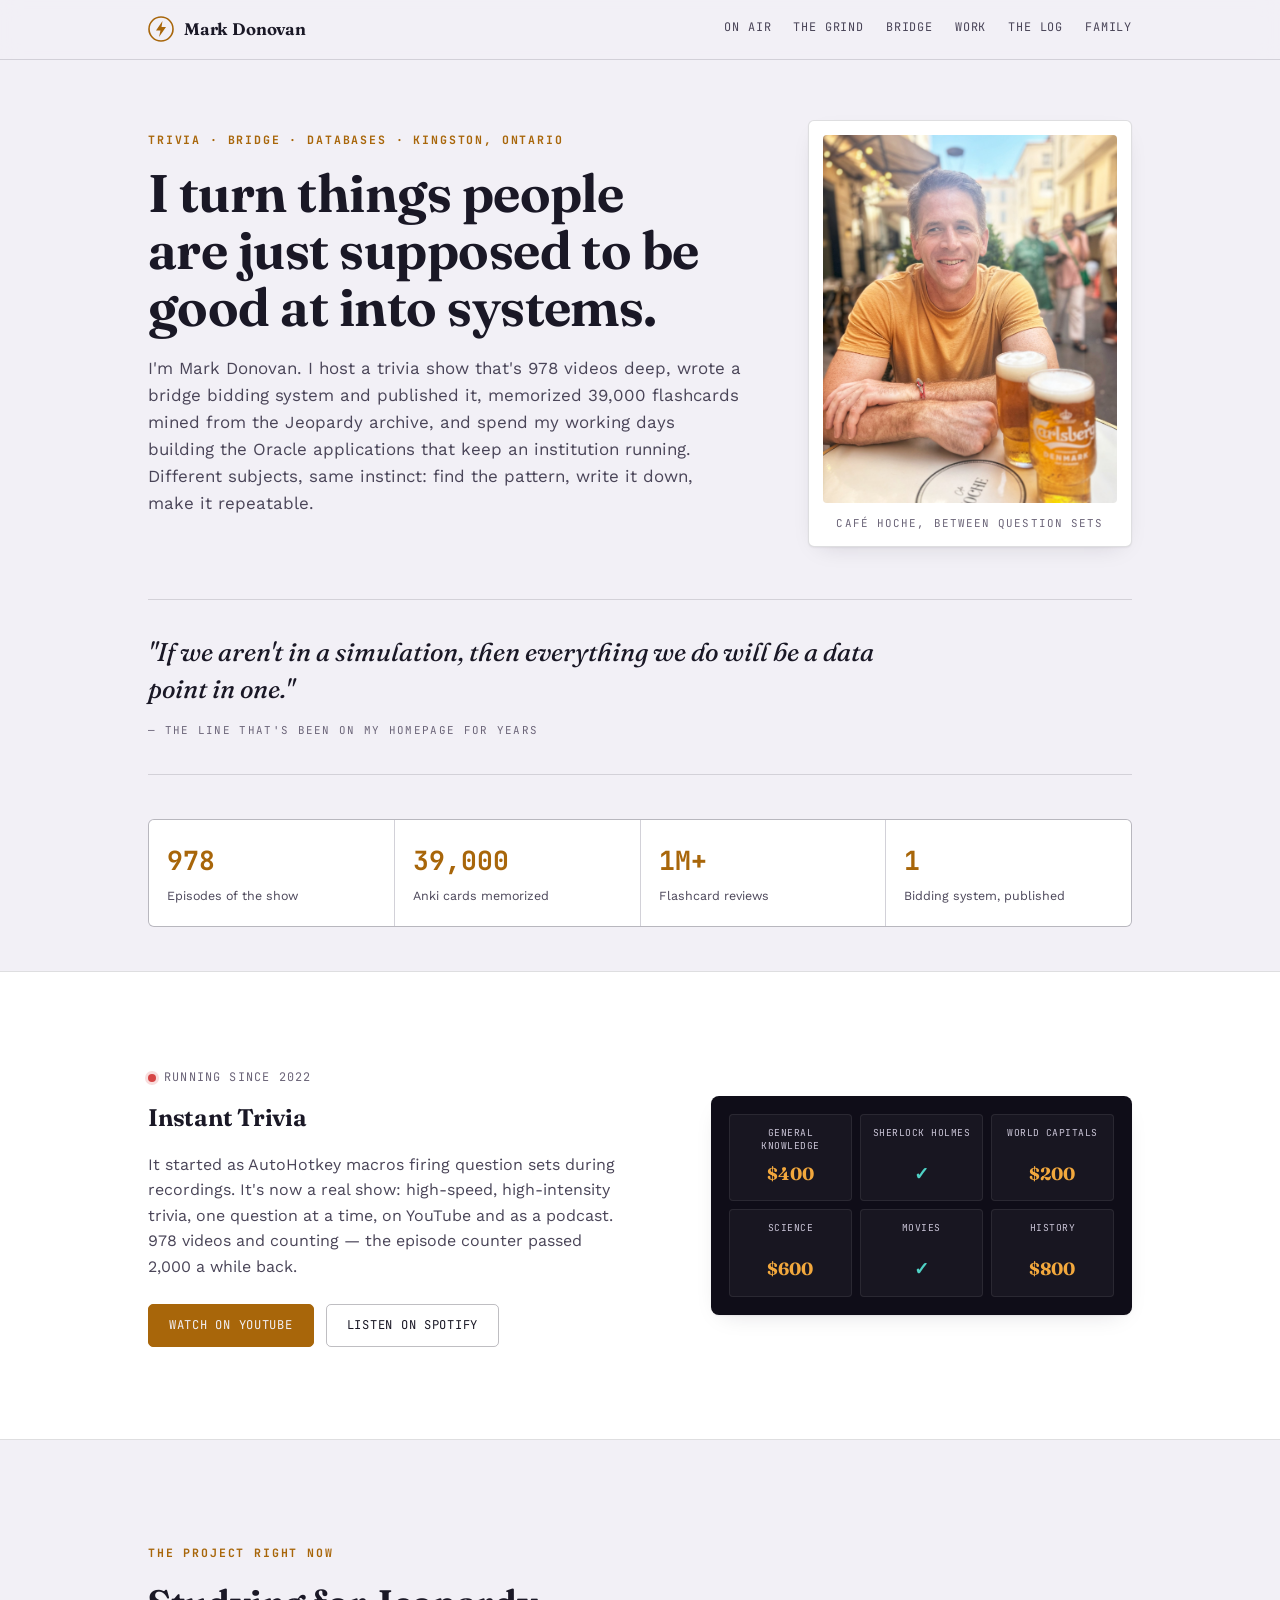
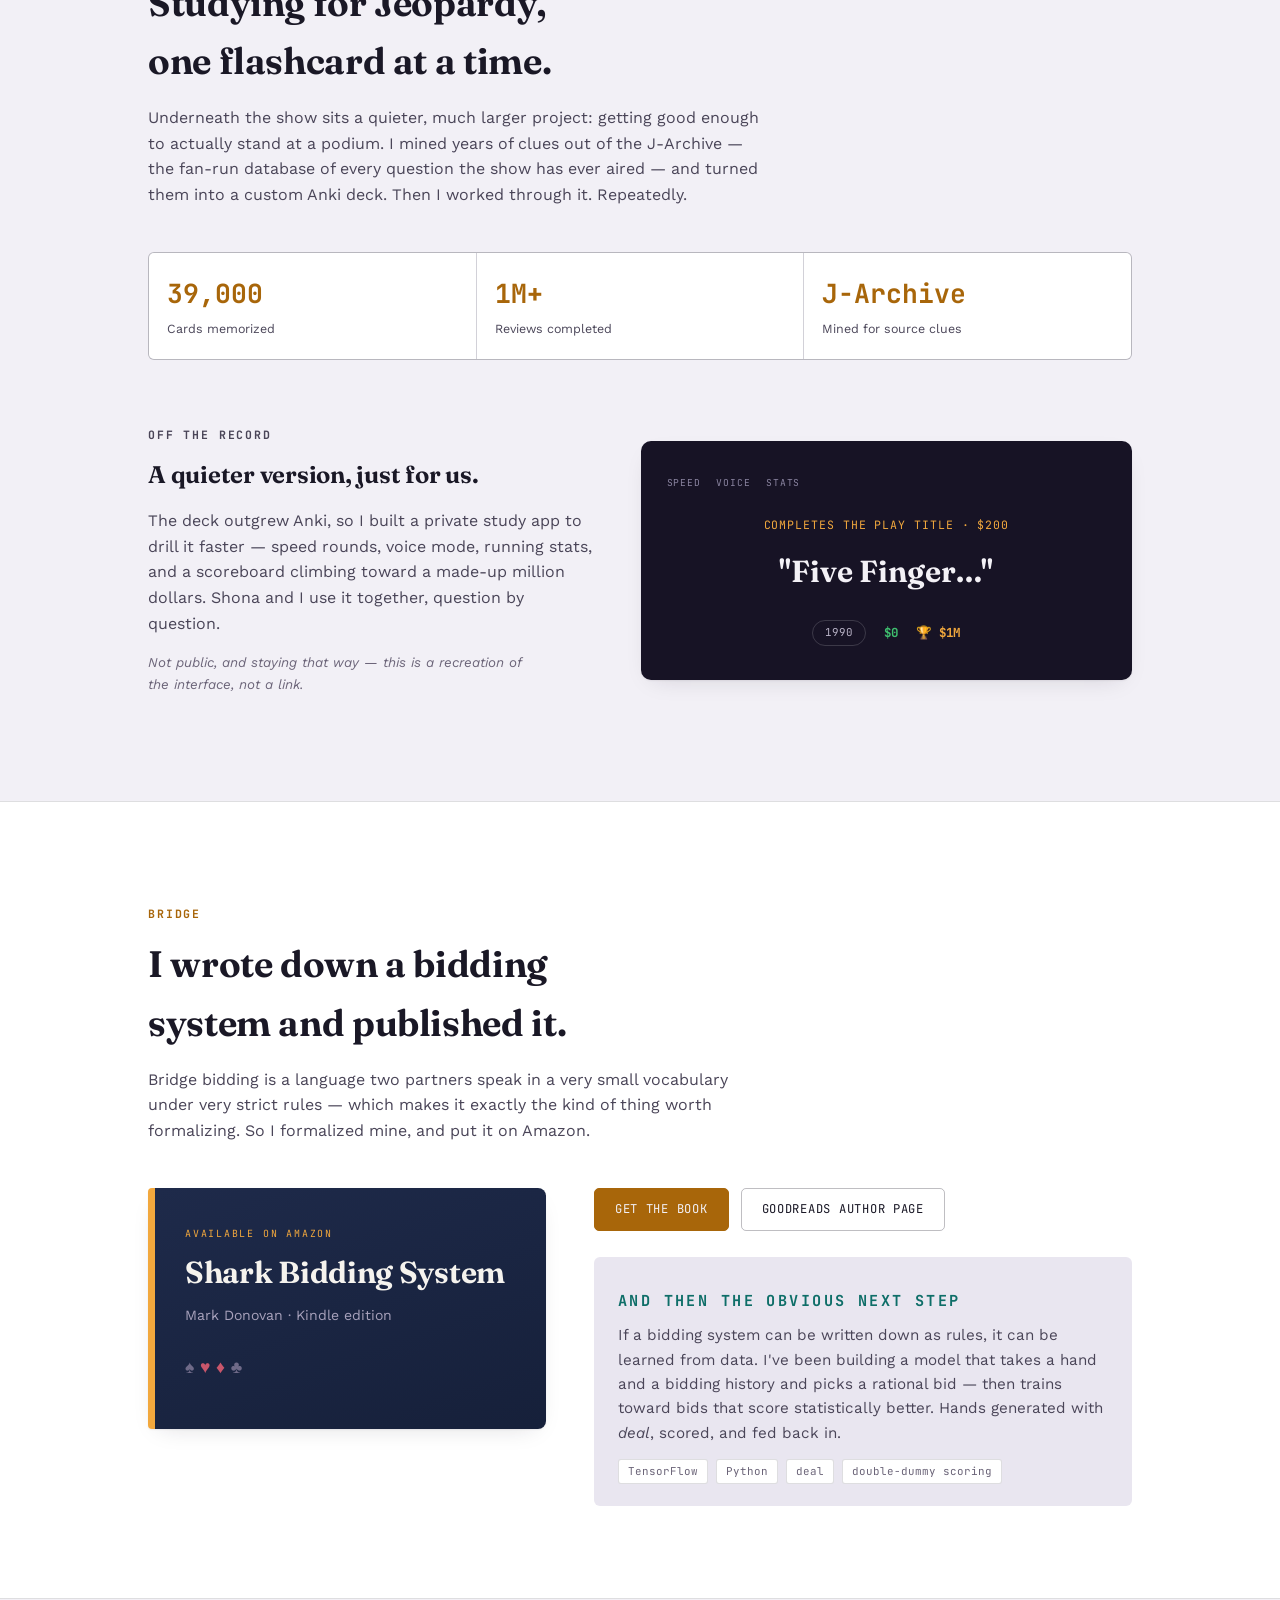
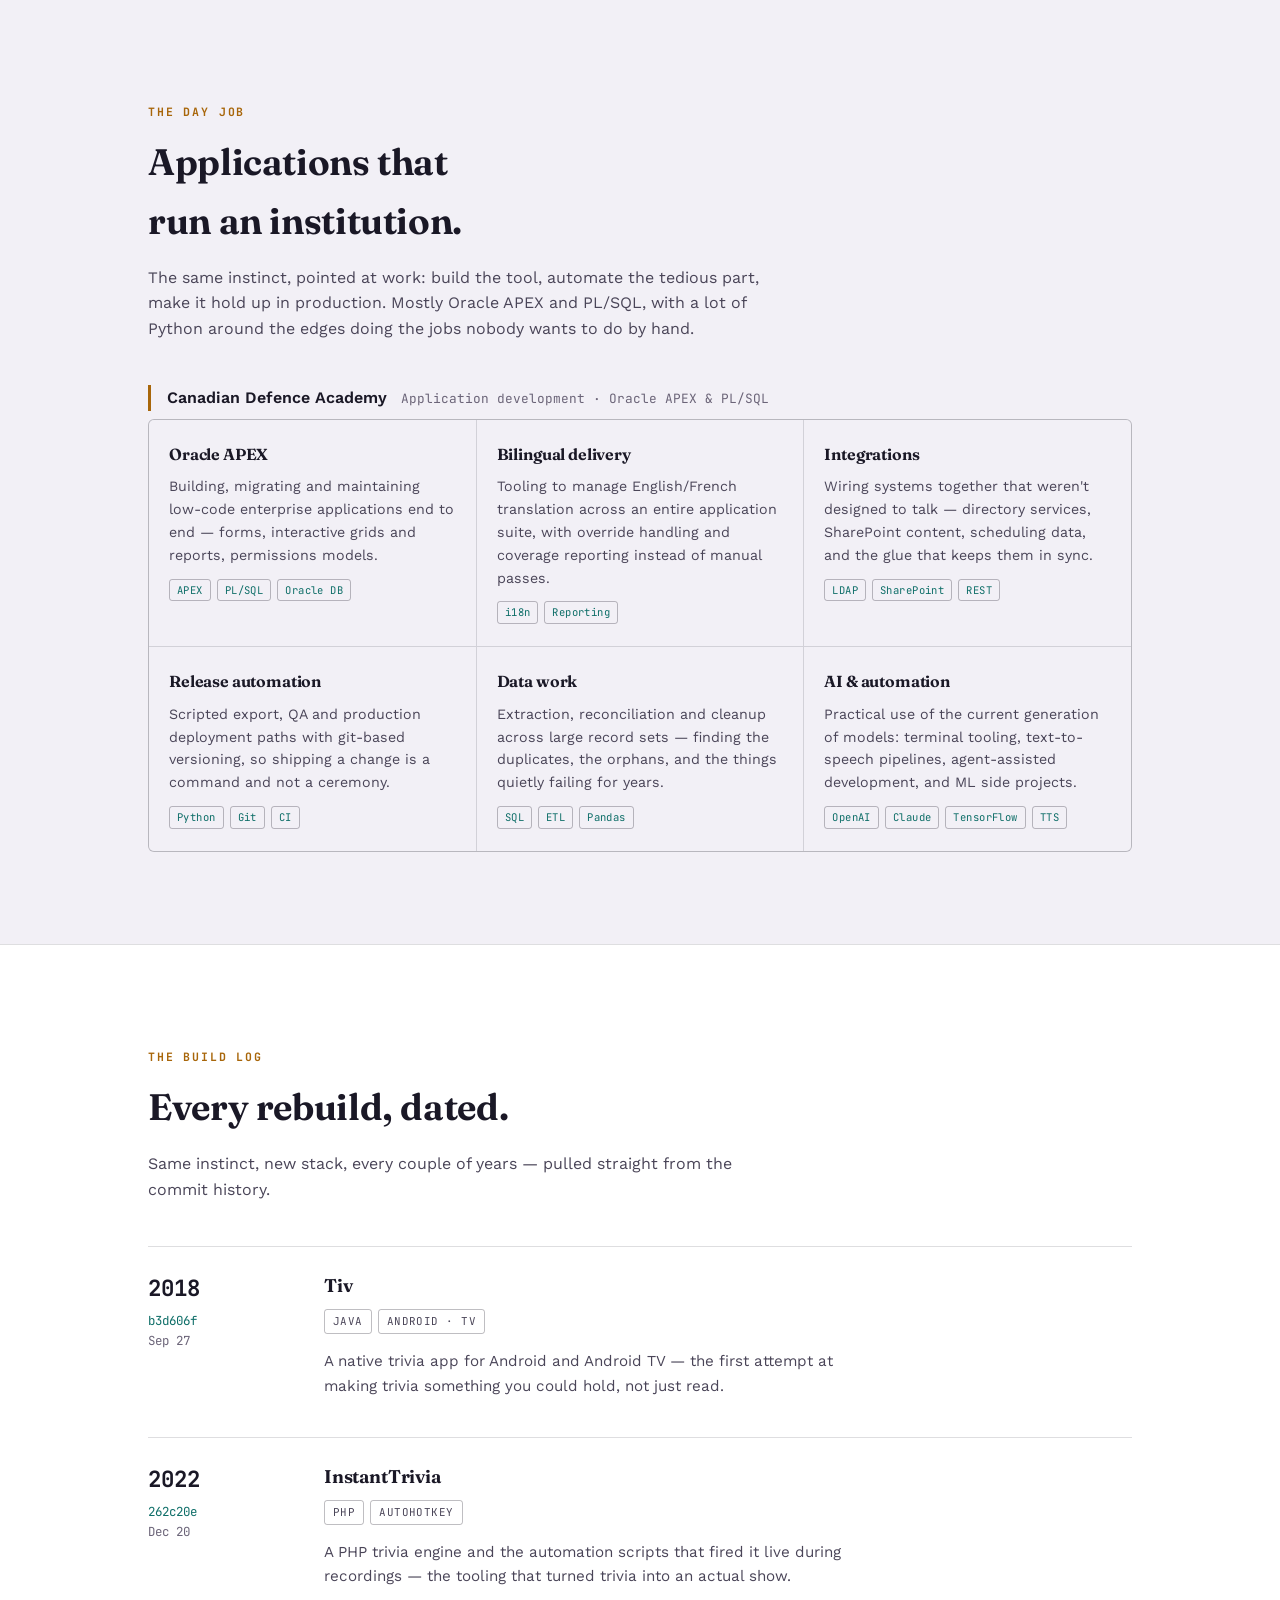
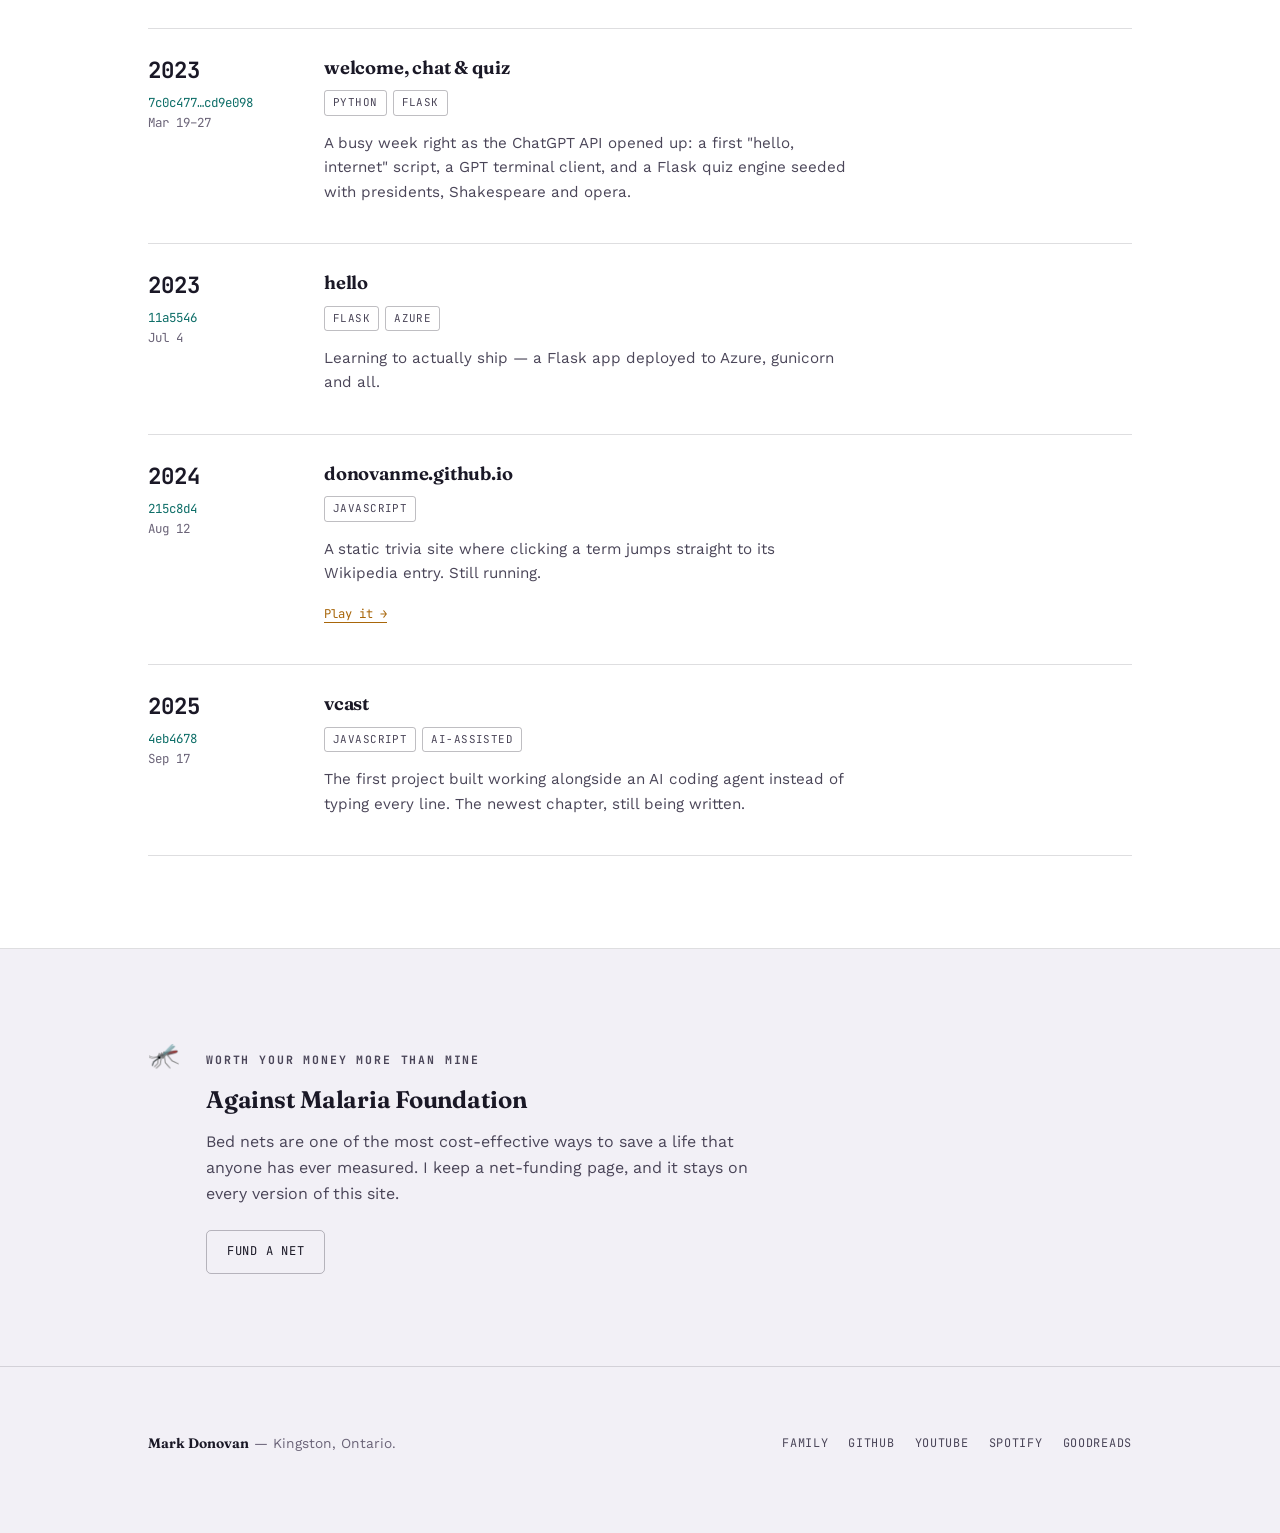
==== commit 6ba4ebe6: "Broaden site to full profile: bridge, work, giving Reframes the thesis from trivia-only to systems-b" ====
--- a/index.html
+++ b/index.html
@@ -1,8 +1,9 @@
 <!doctype html>
 <title>The Trivia Log</title>
+<meta name="description" content="Mark Donovan — trivia show host, bridge author, Jeopardy student, and Oracle APEX developer.">
 <link rel="preconnect" href="https://fonts.googleapis.com">
 <link rel="preconnect" href="https://fonts.gstatic.com" crossorigin>
-<link href="https://fonts.googleapis.com/css2?family=Fraunces:opsz,wght@9..144,340;9..144,440;9..144,560;9..144,650;9..144,860&family=Work+Sans:wght@400;500;600&family=JetBrains+Mono:wght@400;500;700&display=swap" rel="stylesheet">
+<link href="https://fonts.googleapis.com/css2?family=Fraunces:ital,opsz,wght@0,9..144,340;0,9..144,440;0,9..144,560;0,9..144,650;0,9..144,860;1,9..144,440&family=Work+Sans:wght@400;500;600&family=JetBrains+Mono:wght@400;500;700&display=swap" rel="stylesheet">
 <style>
   :root{
     --ink:#1A1826;
@@ -20,247 +21,188 @@
   }
   @media (prefers-color-scheme: dark){
     :root:not([data-theme="light"]){
-      --ink:#EDEAE3;
-      --ink-soft:#B9B3C7;
-      --paper:#151320;
-      --surface:#1E1B2B;
-      --surface-2:#262238;
-      --amber:#F2A83D;
-      --teal:#4FD1C5;
-      --green:#3FBF6F;
-      --slate:#9992A8;
-      --border: rgba(237,234,227,0.12);
-      --border-strong: rgba(237,234,227,0.24);
+      --ink:#EDEAE3; --ink-soft:#B9B3C7; --paper:#151320; --surface:#1E1B2B; --surface-2:#262238;
+      --amber:#F2A83D; --teal:#4FD1C5; --green:#3FBF6F; --slate:#9992A8;
+      --border: rgba(237,234,227,0.12); --border-strong: rgba(237,234,227,0.24);
       --shadow: 0 1px 2px rgba(0,0,0,0.3), 0 12px 32px -14px rgba(0,0,0,0.6);
     }
   }
   :root[data-theme="dark"]{
-    --ink:#EDEAE3;
-    --ink-soft:#B9B3C7;
-    --paper:#151320;
-    --surface:#1E1B2B;
-    --surface-2:#262238;
-    --amber:#F2A83D;
-    --teal:#4FD1C5;
-    --green:#3FBF6F;
-    --slate:#9992A8;
-    --border: rgba(237,234,227,0.12);
-    --border-strong: rgba(237,234,227,0.24);
+    --ink:#EDEAE3; --ink-soft:#B9B3C7; --paper:#151320; --surface:#1E1B2B; --surface-2:#262238;
+    --amber:#F2A83D; --teal:#4FD1C5; --green:#3FBF6F; --slate:#9992A8;
+    --border: rgba(237,234,227,0.12); --border-strong: rgba(237,234,227,0.24);
     --shadow: 0 1px 2px rgba(0,0,0,0.3), 0 12px 32px -14px rgba(0,0,0,0.6);
   }
 
   *{box-sizing:border-box;}
   html{scroll-behavior:smooth;}
   body{
-    margin:0;
-    background:var(--paper);
-    color:var(--ink);
+    margin:0; background:var(--paper); color:var(--ink);
     font-family:'Work Sans', -apple-system, BlinkMacSystemFont, sans-serif;
-    font-size:16px;
-    line-height:1.6;
-    -webkit-font-smoothing:antialiased;
-  }
-  h1,h2,h3{
-    font-family:'Fraunces', Georgia, serif;
-    font-weight:650;
-    letter-spacing:-0.01em;
-    text-wrap:balance;
-    margin:0;
-  }
+    font-size:16px; line-height:1.6; -webkit-font-smoothing:antialiased;
+  }
+  h1,h2,h3{font-family:'Fraunces', Georgia, serif; font-weight:650; letter-spacing:-0.01em; text-wrap:balance; margin:0;}
   a{color:inherit;}
   a:focus-visible, button:focus-visible{outline:2px solid var(--amber); outline-offset:3px;}
-  .mono{font-family:'JetBrains Mono', 'Courier New', monospace;}
   .eyebrow{
-    font-family:'JetBrains Mono', monospace;
-    font-size:0.72rem;
-    letter-spacing:0.16em;
-    text-transform:uppercase;
-    color:var(--amber);
-    font-weight:700;
+    font-family:'JetBrains Mono', monospace; font-size:0.72rem; letter-spacing:0.16em;
+    text-transform:uppercase; color:var(--amber); font-weight:700;
   }
   .wrap{max-width:1040px; margin:0 auto; padding:0 28px;}
-  section{padding:96px 0;}
-  @media (max-width:640px){ section{padding:64px 0;} .wrap{padding:0 20px;} }
+  section{padding:92px 0;}
+  @media (max-width:640px){ section{padding:60px 0;} .wrap{padding:0 20px;} }
 
   /* ---------- NAV ---------- */
   header.site-nav{
     position:sticky; top:0; z-index:20;
     background:color-mix(in srgb, var(--paper) 88%, transparent);
-    backdrop-filter:blur(10px);
-    border-bottom:1px solid var(--border);
-  }
-  .nav-row{
-    display:flex; align-items:center; justify-content:space-between;
-    padding:16px 28px; max-width:1040px; margin:0 auto;
-  }
-  .brand{display:flex; align-items:center; gap:10px; text-decoration:none;}
-  .brand svg{display:block;}
+    backdrop-filter:blur(10px); border-bottom:1px solid var(--border);
+  }
+  .nav-row{display:flex; align-items:center; justify-content:space-between; padding:16px 28px; max-width:1040px; margin:0 auto; gap:20px;}
+  .brand{display:flex; align-items:center; gap:10px; text-decoration:none; flex-shrink:0;}
   .brand-name{font-family:'Fraunces', serif; font-weight:650; font-size:1.05rem; letter-spacing:-0.01em;}
-  nav.links{display:flex; gap:28px;}
+  nav.links{display:flex; gap:22px; flex-wrap:wrap;}
   nav.links a{
-    font-family:'JetBrains Mono', monospace;
-    font-size:0.76rem; letter-spacing:0.08em; text-transform:uppercase;
-    text-decoration:none; color:var(--ink-soft);
-    border-bottom:1px solid transparent;
-    padding-bottom:3px;
+    font-family:'JetBrains Mono', monospace; font-size:0.74rem; letter-spacing:0.07em;
+    text-transform:uppercase; text-decoration:none; color:var(--ink-soft);
+    border-bottom:1px solid transparent; padding-bottom:3px; white-space:nowrap;
   }
   nav.links a:hover{color:var(--amber); border-color:var(--amber);}
-  @media (max-width:640px){ nav.links{display:none;} }
+  @media (max-width:780px){ nav.links{display:none;} }
 
   /* ---------- HERO ---------- */
-  .hero{padding-top:64px; padding-bottom:56px;}
-  .hero-grid{display:grid; grid-template-columns:1.5fr 0.8fr; gap:56px; align-items:start;}
+  .hero{padding-top:60px; padding-bottom:44px;}
+  .hero-grid{display:grid; grid-template-columns:1.5fr 0.8fr; gap:52px; align-items:start;}
   @media (max-width:800px){ .hero-grid{grid-template-columns:1fr;} }
-  .hero h1{font-size:clamp(2.1rem, 4.6vw, 3.4rem); line-height:1.08; margin-top:14px;}
-  .hero .lede{font-size:1.08rem; color:var(--ink-soft); max-width:52ch; margin-top:22px;}
-  .avatar-frame{
-    background:var(--surface); border:1px solid var(--border); border-radius:6px;
-    padding:14px; box-shadow:var(--shadow); text-align:center;
-  }
+  .hero h1{font-size:clamp(2.1rem, 4.6vw, 3.3rem); line-height:1.08; margin-top:14px;}
+  .hero .lede{font-size:1.06rem; color:var(--ink-soft); max-width:54ch; margin-top:20px;}
+  .avatar-frame{background:var(--surface); border:1px solid var(--border); border-radius:6px; padding:14px; box-shadow:var(--shadow); text-align:center;}
   .avatar-frame img{width:100%; border-radius:4px; display:block; object-fit:cover; aspect-ratio:4/5;}
   .avatar-frame .cap{font-family:'JetBrains Mono', monospace; font-size:0.68rem; letter-spacing:0.1em; text-transform:uppercase; color:var(--slate); margin-top:12px; display:block;}
 
-  .stat-strip{
-    display:grid; grid-template-columns:repeat(4,1fr); gap:1px;
-    background:var(--border); border:1px solid var(--border);
-    border-radius:6px; overflow:hidden; margin-top:48px;
-  }
+  /* epigraph */
+  .epigraph{border-top:1px solid var(--border); border-bottom:1px solid var(--border); padding:34px 0; margin-top:52px;}
+  .epigraph p{
+    font-family:'Fraunces', serif; font-style:italic; font-weight:440;
+    font-size:clamp(1.15rem, 2.3vw, 1.6rem); line-height:1.45; color:var(--ink);
+    margin:0; max-width:44ch;
+  }
+  .epigraph .attrib{font-family:'JetBrains Mono', monospace; font-size:0.68rem; letter-spacing:0.12em; text-transform:uppercase; color:var(--slate); margin-top:14px; display:block; font-style:normal;}
+
+  .stat-strip{display:grid; grid-template-columns:repeat(4,1fr); gap:1px; background:var(--border); border:1px solid var(--border); border-radius:6px; overflow:hidden; margin-top:44px;}
   .stat{background:var(--surface); padding:20px 18px;}
-  .stat .num{
-    font-family:'JetBrains Mono', monospace; font-weight:700; font-size:1.7rem;
-    color:var(--amber); font-variant-numeric:tabular-nums; display:block;
-  }
+  .stat .num{font-family:'JetBrains Mono', monospace; font-weight:700; font-size:1.65rem; color:var(--amber); font-variant-numeric:tabular-nums; display:block;}
   .stat .label{font-size:0.78rem; color:var(--ink-soft); margin-top:4px; display:block;}
   @media (max-width:640px){ .stat-strip{grid-template-columns:repeat(2,1fr);} }
 
-  /* ---------- section headers ---------- */
-  .sec-head{max-width:60ch; margin-bottom:48px;}
+  /* ---------- shared section heads ---------- */
+  .sec-head{max-width:62ch; margin-bottom:44px;}
   .sec-head h2{font-size:clamp(1.7rem, 3.2vw, 2.3rem); margin-top:10px;}
   .sec-head .dek{color:var(--ink-soft); margin-top:14px; font-size:1rem;}
 
-  /* ---------- ON AIR ---------- */
-  .onair{background:var(--surface); border-top:1px solid var(--border); border-bottom:1px solid var(--border);}
-  .onair-grid{display:grid; grid-template-columns:1.1fr 0.9fr; gap:52px; align-items:center;}
-  @media (max-width:800px){ .onair-grid{grid-template-columns:1fr;} }
-  .live-dot{
-    display:inline-flex; align-items:center; gap:8px;
-    font-family:'JetBrains Mono', monospace; font-size:0.74rem; letter-spacing:0.1em;
-    text-transform:uppercase; color:var(--slate); margin-bottom:14px;
-  }
-  .live-dot::before{
-    content:''; width:8px; height:8px; border-radius:50%; background:#D64545;
-    box-shadow:0 0 0 3px rgba(214,69,69,0.18);
-    animation:pulse 2.2s ease-in-out infinite;
-  }
-  @media (prefers-reduced-motion: reduce){ .live-dot::before{animation:none;} }
-  @keyframes pulse{0%,100%{opacity:1;}50%{opacity:0.4;}}
-  .onair h2{font-size:clamp(2rem, 4vw, 2.6rem);}
-  .onair p{color:var(--ink-soft); margin-top:16px; max-width:48ch;}
-  .btn-row{display:flex; gap:14px; margin-top:26px; flex-wrap:wrap;}
+  .btn-row{display:flex; gap:12px; margin-top:24px; flex-wrap:wrap;}
   .btn{
-    display:inline-flex; align-items:center; gap:8px;
-    padding:11px 20px; border-radius:5px; text-decoration:none;
-    font-family:'JetBrains Mono', monospace; font-size:0.78rem; letter-spacing:0.06em; text-transform:uppercase;
-    border:1px solid var(--border-strong); transition:transform .15s ease, border-color .15s ease;
+    display:inline-flex; align-items:center; gap:8px; padding:11px 20px; border-radius:5px;
+    text-decoration:none; font-family:'JetBrains Mono', monospace; font-size:0.76rem;
+    letter-spacing:0.06em; text-transform:uppercase; border:1px solid var(--border-strong);
+    transition:transform .15s ease, border-color .15s ease;
   }
   .btn:hover{transform:translateY(-1px); border-color:var(--amber);}
   .btn.primary{background:var(--amber); color:var(--paper); border-color:var(--amber);}
   .btn.primary:hover{background:var(--teal); border-color:var(--teal);}
 
-  /* board graphic */
-  .board{
-    background:var(--ink); border-radius:8px; padding:20px; box-shadow:var(--shadow);
-    display:grid; grid-template-columns:repeat(3,1fr); gap:8px;
-  }
-  :root[data-theme="light"] .board, :root:not([data-theme]) .board{ background:#151320; }
-  @media (prefers-color-scheme:dark){ :root:not([data-theme="light"]) .board{ background:#0F0D18; } }
-  .board .cat{
-    background:rgba(255,255,255,0.04); border:1px solid rgba(255,255,255,0.08);
-    border-radius:4px; padding:12px 8px; text-align:center;
-  }
-  .board .cat .name{
-    font-family:'JetBrains Mono', monospace; font-size:0.62rem; letter-spacing:0.05em;
-    text-transform:uppercase; color:#C9C4D6; line-height:1.3; display:block; min-height:2.6em;
-  }
-  .board .cat .val{
-    font-family:'Fraunces', serif; font-weight:700; color:var(--amber); font-size:1.15rem; margin-top:8px; display:block;
-  }
-  .board .cat.filled .val{color:var(--teal);}
-
-  /* ---------- LOG / TIMELINE ---------- */
-  .log-entry{display:grid; grid-template-columns:150px 1fr; gap:28px; padding:26px 0; border-top:1px solid var(--border);}
+  .alt{background:var(--surface); border-top:1px solid var(--border); border-bottom:1px solid var(--border);}
+
+  /* ---------- ON AIR ---------- */
+  .onair-grid{display:grid; grid-template-columns:1.1fr 0.9fr; gap:48px; align-items:center;}
+  @media (max-width:800px){ .onair-grid{grid-template-columns:1fr;} }
+  .live-dot{display:inline-flex; align-items:center; gap:8px; font-family:'JetBrains Mono', monospace; font-size:0.74rem; letter-spacing:0.1em; text-transform:uppercase; color:var(--slate); margin-bottom:12px;}
+  .live-dot::before{content:''; width:8px; height:8px; border-radius:50%; background:#D64545; box-shadow:0 0 0 3px rgba(214,69,69,0.18); animation:pulse 2.2s ease-in-out infinite;}
+  @media (prefers-reduced-motion: reduce){ .live-dot::before{animation:none;} }
+  @keyframes pulse{0%,100%{opacity:1;}50%{opacity:0.4;}}
+  .board{background:#0F0D18; border-radius:8px; padding:18px; box-shadow:var(--shadow); display:grid; grid-template-columns:repeat(3,1fr); gap:8px;}
+  .board .cat{background:rgba(255,255,255,0.04); border:1px solid rgba(255,255,255,0.08); border-radius:4px; padding:12px 8px; text-align:center;}
+  .board .cat .name{font-family:'JetBrains Mono', monospace; font-size:0.6rem; letter-spacing:0.05em; text-transform:uppercase; color:#C9C4D6; line-height:1.3; display:block; min-height:2.6em;}
+  .board .cat .val{font-family:'Fraunces', serif; font-weight:700; color:#F2A83D; font-size:1.1rem; margin-top:8px; display:block;}
+  .board .cat.done .val{color:#4FD1C5;}
+
+  /* ---------- BRIDGE ---------- */
+  .bridge-grid{display:grid; grid-template-columns:0.85fr 1.15fr; gap:48px; align-items:start;}
+  @media (max-width:800px){ .bridge-grid{grid-template-columns:1fr;} }
+  .book{
+    background:linear-gradient(160deg, #1E2A4A, #16203A);
+    border-radius:4px 8px 8px 4px; padding:38px 30px 30px;
+    box-shadow:var(--shadow); position:relative; overflow:hidden;
+    border-left:7px solid #F2A83D;
+  }
+  .book .kicker{font-family:'JetBrains Mono', monospace; font-size:0.62rem; letter-spacing:0.18em; text-transform:uppercase; color:#F2A83D; display:block;}
+  .book h3{font-family:'Fraunces', serif; font-size:1.9rem; color:#F5F3EE; line-height:1.15; margin-top:14px;}
+  .book .byline{font-family:'Work Sans', sans-serif; font-size:0.88rem; color:#A8A2BC; margin-top:14px;}
+  .book .suits{margin-top:26px; font-size:1.1rem; letter-spacing:0.32em; color:#6F6A88;}
+  .book .suits .red{color:#C9566B;}
+
+  .proj-note{background:var(--surface-2); border-radius:6px; padding:22px 24px; margin-top:26px;}
+  .proj-note .eyebrow{color:var(--teal);}
+  .proj-note p{margin:10px 0 0; color:var(--ink-soft); font-size:0.95rem; max-width:58ch;}
+  .proj-note .stack{margin-top:14px; display:flex; gap:8px; flex-wrap:wrap;}
+  .proj-note .stack span{font-family:'JetBrains Mono', monospace; font-size:0.68rem; color:var(--slate); background:var(--surface); padding:3px 9px; border-radius:3px; border:1px solid var(--border);}
+
+  /* ---------- WORK / SKILLS ---------- */
+  .skills{display:grid; grid-template-columns:repeat(3,1fr); gap:1px; background:var(--border); border:1px solid var(--border); border-radius:6px; overflow:hidden; margin-top:8px;}
+  @media (max-width:820px){ .skills{grid-template-columns:repeat(2,1fr);} }
+  @media (max-width:520px){ .skills{grid-template-columns:1fr;} }
+  .skill{background:var(--paper); padding:22px 20px;}
+  .skill h3{font-size:1rem; font-weight:650;}
+  .skill p{margin:8px 0 0; font-size:0.89rem; color:var(--ink-soft);}
+  .skill .tags{margin-top:12px; display:flex; gap:6px; flex-wrap:wrap;}
+  .skill .tags span{font-family:'JetBrains Mono', monospace; font-size:0.66rem; letter-spacing:0.04em; color:var(--teal); border:1px solid var(--border-strong); border-radius:3px; padding:2px 7px;}
+  .role-line{
+    display:flex; align-items:baseline; gap:14px; flex-wrap:wrap;
+    font-family:'JetBrains Mono', monospace; font-size:0.8rem; color:var(--slate);
+    border-left:3px solid var(--amber); padding-left:16px; margin-top:26px;
+  }
+  .role-line strong{font-family:'Work Sans', sans-serif; font-size:1rem; color:var(--ink); font-weight:600;}
+
+  /* ---------- LOG ---------- */
+  .log-entry{display:grid; grid-template-columns:150px 1fr; gap:26px; padding:24px 0; border-top:1px solid var(--border);}
   .log-entry:last-of-type{border-bottom:1px solid var(--border);}
   @media (max-width:640px){ .log-entry{grid-template-columns:1fr; gap:8px;} }
   .log-meta{font-family:'JetBrains Mono', monospace; font-size:0.78rem; color:var(--slate);}
   .log-meta .year{display:block; font-size:1.4rem; color:var(--ink); font-weight:700;}
   .log-meta .hash{display:block; margin-top:4px; color:var(--teal);}
-  .log-meta .date{display:block; color:var(--slate);}
-  .log-card h3{font-size:1.2rem; font-weight:650;}
+  .log-card h3{font-size:1.15rem; font-weight:650;}
   .log-card .chips{margin:8px 0 10px; display:flex; gap:6px; flex-wrap:wrap;}
-  .chip{
-    font-family:'JetBrains Mono', monospace; font-size:0.68rem; letter-spacing:0.04em;
-    text-transform:uppercase; padding:3px 8px; border:1px solid var(--border-strong);
-    border-radius:3px; color:var(--ink-soft);
-  }
-  .log-card p{color:var(--ink-soft); font-size:0.96rem; max-width:56ch;}
-  .log-card a.visit{
-    font-family:'JetBrains Mono', monospace; font-size:0.76rem; color:var(--amber);
-    text-decoration:none; border-bottom:1px solid var(--amber); padding-bottom:1px;
-  }
-
-  .lab-callout{
-    margin-top:36px; background:var(--surface); border:1px dashed var(--border-strong);
-    border-radius:6px; padding:26px 28px;
-  }
-  .lab-callout .eyebrow{color:var(--teal);}
-  .lab-callout p{color:var(--ink-soft); margin-top:10px; max-width:60ch; font-size:0.96rem;}
-  .lab-tags{margin-top:14px; display:flex; gap:8px; flex-wrap:wrap;}
-  .lab-tags span{
-    font-family:'JetBrains Mono', monospace; font-size:0.68rem; color:var(--slate);
-    background:var(--surface-2); padding:3px 9px; border-radius:3px;
-  }
-
-  /* ---------- OFF THE RECORD ---------- */
-  .otr{background:var(--surface); border-top:1px solid var(--border); border-bottom:1px solid var(--border);}
-  .otr-grid{display:grid; grid-template-columns:0.95fr 1.05fr; gap:52px; align-items:center;}
+  .chip{font-family:'JetBrains Mono', monospace; font-size:0.68rem; letter-spacing:0.04em; text-transform:uppercase; padding:3px 8px; border:1px solid var(--border-strong); border-radius:3px; color:var(--ink-soft);}
+  .log-card p{color:var(--ink-soft); font-size:0.95rem; max-width:58ch;}
+  .log-card a.visit{font-family:'JetBrains Mono', monospace; font-size:0.76rem; color:var(--amber); text-decoration:none; border-bottom:1px solid var(--amber);}
+
+  /* ---------- GRIND ---------- */
+  .otr-grid{display:grid; grid-template-columns:0.95fr 1.05fr; gap:48px; align-items:center; margin-top:52px;}
   @media (max-width:800px){ .otr-grid{grid-template-columns:1fr;} }
-  .otr h2{font-size:clamp(1.9rem,3.6vw,2.4rem);}
-  .otr p{color:var(--ink-soft); margin-top:16px; max-width:48ch;}
-  .otr .note{margin-top:16px; font-size:0.84rem; color:var(--slate); font-style:italic;}
-
-  .clue-card{
-    background:#171325; border-radius:10px; padding:36px 28px; box-shadow:var(--shadow);
-    position:relative; overflow:hidden;
-  }
-  .clue-card .toolbar{display:flex; gap:16px; margin-bottom:28px;}
-  .clue-card .toolbar span{
-    font-family:'JetBrains Mono', monospace; font-size:0.6rem; letter-spacing:0.08em;
-    color:#8A84A0; text-transform:uppercase;
-  }
-  .clue-card .label{
-    font-family:'JetBrains Mono', monospace; font-size:0.72rem; letter-spacing:0.08em;
-    text-transform:uppercase; color:var(--amber); text-align:center; display:block;
-  }
-  .clue-card .clue{
-    font-family:'Fraunces', serif; font-weight:650; font-size:clamp(1.5rem,3vw,2rem);
-    color:#F3F1F6; text-align:center; margin:20px 0 32px; line-height:1.25;
-  }
+  .otr-grid h3{font-size:1.5rem;}
+  .otr-grid p{color:var(--ink-soft); margin-top:14px; max-width:48ch;}
+  .otr-grid .note{margin-top:14px; font-size:0.84rem; color:var(--slate); font-style:italic;}
+  .clue-card{background:#171325; border-radius:10px; padding:34px 26px; box-shadow:var(--shadow);}
+  .clue-card .toolbar{display:flex; gap:16px; margin-bottom:26px;}
+  .clue-card .toolbar span{font-family:'JetBrains Mono', monospace; font-size:0.6rem; letter-spacing:0.08em; color:#8A84A0; text-transform:uppercase;}
+  .clue-card .label{font-family:'JetBrains Mono', monospace; font-size:0.72rem; letter-spacing:0.08em; text-transform:uppercase; color:#F2A83D; text-align:center; display:block;}
+  .clue-card .clue{font-family:'Fraunces', serif; font-weight:650; font-size:clamp(1.4rem,3vw,1.9rem); color:#F3F1F6; text-align:center; margin:18px 0 30px; line-height:1.25;}
   .clue-card .footer-row{display:flex; align-items:center; justify-content:center; gap:18px;}
-  .clue-card .pill{
-    font-family:'JetBrains Mono', monospace; font-size:0.68rem; color:#B9B3C7;
-    border:1px solid rgba(255,255,255,0.16); padding:3px 12px; border-radius:20px;
-  }
-  .clue-card .score{font-family:'JetBrains Mono', monospace; font-size:0.78rem; color:var(--green); font-weight:700;}
-  .clue-card .target{font-family:'JetBrains Mono', monospace; font-size:0.78rem; color:var(--amber); font-weight:700;}
+  .clue-card .pill{font-family:'JetBrains Mono', monospace; font-size:0.68rem; color:#B9B3C7; border:1px solid rgba(255,255,255,0.16); padding:3px 12px; border-radius:20px;}
+  .clue-card .score{font-family:'JetBrains Mono', monospace; font-size:0.78rem; color:#3FBF6F; font-weight:700;}
+  .clue-card .target{font-family:'JetBrains Mono', monospace; font-size:0.78rem; color:#F2A83D; font-weight:700;}
+
+  /* ---------- GIVING ---------- */
+  .giving{display:flex; gap:26px; align-items:flex-start; flex-wrap:wrap;}
+  .giving .mark{font-size:1.6rem; line-height:1; margin-top:2px;}
+  .giving div{flex:1; min-width:260px;}
+  .giving p{color:var(--ink-soft); margin-top:10px; max-width:56ch;}
 
   /* ---------- FOOTER ---------- */
-  footer{padding:56px 0 64px;}
+  footer{padding:52px 0 64px; border-top:1px solid var(--border);}
   .footer-row{display:flex; justify-content:space-between; align-items:center; flex-wrap:wrap; gap:16px;}
-  .footer-links{display:flex; gap:22px;}
-  .footer-links a{
-    font-family:'JetBrains Mono', monospace; font-size:0.76rem; letter-spacing:0.06em;
-    text-transform:uppercase; text-decoration:none; color:var(--ink-soft); border-bottom:1px solid transparent;
-  }
+  .footer-links{display:flex; gap:20px; flex-wrap:wrap;}
+  .footer-links a{font-family:'JetBrains Mono', monospace; font-size:0.74rem; letter-spacing:0.06em; text-transform:uppercase; text-decoration:none; color:var(--ink-soft); border-bottom:1px solid transparent;}
   .footer-links a:hover{color:var(--amber); border-color:var(--amber);}
   footer .sign{font-size:0.86rem; color:var(--slate);}
   footer .sign strong{color:var(--ink); font-family:'Fraunces', serif; font-weight:650;}
@@ -277,9 +219,11 @@
     </a>
     <nav class="links">
       <a href="#onair">On Air</a>
+      <a href="#study">The Grind</a>
+      <a href="#bridge">Bridge</a>
+      <a href="#work">Work</a>
       <a href="#log">The Log</a>
-      <a href="#study">The Grind</a>
-      <a href="family.html">Family &amp; Trips</a>
+      <a href="family.html">Family</a>
     </nav>
   </div>
 </header>
@@ -290,33 +234,40 @@
   <section class="hero">
     <div class="wrap hero-grid">
       <div>
-        <p class="eyebrow">Personal build log · est. 2018</p>
-        <h1>A trivia obsession, rebuilt every few years in whatever language was new.</h1>
-        <p class="lede">I'm Mark Donovan. Since 2018 I've shipped a trivia app for Android TV, built the automation behind a 978-video trivia show, and ridden every wave of tech since — from the first ChatGPT API to coding alongside AI agents today. Right now the obsession has a target: 39,000 Anki cards deep into training for Jeopardy itself.</p>
+        <p class="eyebrow">Trivia · Bridge · Databases · Kingston, Ontario</p>
+        <h1>I turn things people are just supposed to be good at into systems.</h1>
+        <p class="lede">I'm Mark Donovan. I host a trivia show that's 978 videos deep, wrote a bridge bidding system and published it, memorized 39,000 flashcards mined from the Jeopardy archive, and spend my working days building the Oracle applications that keep an institution running. Different subjects, same instinct: find the pattern, write it down, make it repeatable.</p>
       </div>
       <div class="avatar-frame">
-        <img src="images/hero-mark.jpg" alt="Mark Donovan at a café table with two beers">
-        <span class="cap">Café Hoche, somewhere between question sets</span>
+        <img src="images/hero-mark.jpg" alt="Mark Donovan smiling at a café table on a sunny street">
+        <span class="cap">Café Hoche, between question sets</span>
+      </div>
+    </div>
+
+    <div class="wrap">
+      <div class="epigraph">
+        <p>"If we aren't in a simulation, then everything we do will be a data point in one."</p>
+        <span class="attrib">— the line that's been on my homepage for years</span>
       </div>
     </div>
 
     <div class="wrap">
       <div class="stat-strip">
-        <div class="stat"><span class="num">2018</span><span class="label">First trivia app shipped</span></div>
-        <div class="stat"><span class="num">978</span><span class="label">Videos on the show</span></div>
-        <div class="stat"><span class="num">9</span><span class="label">Repos across 7 years</span></div>
-        <div class="stat"><span class="num">1</span><span class="label">Private ritual, two players</span></div>
+        <div class="stat"><span class="num">978</span><span class="label">Episodes of the show</span></div>
+        <div class="stat"><span class="num">39,000</span><span class="label">Anki cards memorized</span></div>
+        <div class="stat"><span class="num">1M+</span><span class="label">Flashcard reviews</span></div>
+        <div class="stat"><span class="num">1</span><span class="label">Bidding system, published</span></div>
       </div>
     </div>
   </section>
 
   <!-- ON AIR -->
-  <section class="onair" id="onair">
+  <section class="alt" id="onair">
     <div class="wrap onair-grid">
       <div>
-        <span class="live-dot">Live since 2022</span>
+        <span class="live-dot">Running since 2022</span>
         <h2>Instant Trivia</h2>
-        <p>What started as AutoHotkey macros firing during recordings turned into a real show: high-speed, high-intensity trivia, one question at a time. 978 videos and counting — the episode counter passed 2,000 a while back.</p>
+        <p style="color:var(--ink-soft); margin-top:14px; max-width:48ch;">It started as AutoHotkey macros firing question sets during recordings. It's now a real show: high-speed, high-intensity trivia, one question at a time, on YouTube and as a podcast. 978 videos and counting — the episode counter passed 2,000 a while back.</p>
         <div class="btn-row">
           <a class="btn primary" href="https://www.youtube.com/@playinstanttriva" target="_blank" rel="noopener">Watch on YouTube</a>
           <a class="btn" href="https://open.spotify.com/show/5yZlvpnkiWKWWwVDZCnXO2" target="_blank" rel="noopener">Listen on Spotify</a>
@@ -324,120 +275,211 @@
       </div>
       <div class="board" aria-hidden="true">
         <div class="cat"><span class="name">General Knowledge</span><span class="val">$400</span></div>
-        <div class="cat filled"><span class="name">Sherlock Holmes</span><span class="val">✓</span></div>
+        <div class="cat done"><span class="name">Sherlock Holmes</span><span class="val">✓</span></div>
         <div class="cat"><span class="name">World Capitals</span><span class="val">$200</span></div>
         <div class="cat"><span class="name">Science</span><span class="val">$600</span></div>
-        <div class="cat filled"><span class="name">Movies</span><span class="val">✓</span></div>
+        <div class="cat done"><span class="name">Movies</span><span class="val">✓</span></div>
         <div class="cat"><span class="name">History</span><span class="val">$800</span></div>
       </div>
     </div>
   </section>
 
+  <!-- THE GRIND -->
+  <section id="study">
+    <div class="wrap">
+      <div class="sec-head">
+        <p class="eyebrow">The project right now</p>
+        <h2>Studying for Jeopardy, one flashcard at a time.</h2>
+        <p class="dek">Underneath the show sits a quieter, much larger project: getting good enough to actually stand at a podium. I mined years of clues out of the J-Archive — the fan-run database of every question the show has ever aired — and turned them into a custom Anki deck. Then I worked through it. Repeatedly.</p>
+      </div>
+
+      <div class="stat-strip" style="grid-template-columns:repeat(3,1fr); margin-top:0;">
+        <div class="stat"><span class="num">39,000</span><span class="label">Cards memorized</span></div>
+        <div class="stat"><span class="num">1M+</span><span class="label">Reviews completed</span></div>
+        <div class="stat"><span class="num">J-Archive</span><span class="label">Mined for source clues</span></div>
+      </div>
+
+      <div class="otr-grid">
+        <div>
+          <p class="eyebrow">Off the record</p>
+          <h3>A quieter version, just for us.</h3>
+          <p>The deck outgrew Anki, so I built a private study app to drill it faster — speed rounds, voice mode, running stats, and a scoreboard climbing toward a made-up million dollars. Shona and I use it together, question by question.</p>
+          <p class="note">Not public, and staying that way — this is a recreation of the interface, not a link.</p>
+        </div>
+        <div class="clue-card">
+          <div class="toolbar"><span>Speed</span><span>Voice</span><span>Stats</span></div>
+          <span class="label">Completes the Play Title · $200</span>
+          <div class="clue">"Five Finger…"</div>
+          <div class="footer-row">
+            <span class="pill">1990</span>
+            <span class="score">$0</span>
+            <span class="target">🏆 $1M</span>
+          </div>
+        </div>
+      </div>
+    </div>
+  </section>
+
+  <!-- BRIDGE -->
+  <section class="alt" id="bridge">
+    <div class="wrap">
+      <div class="sec-head">
+        <p class="eyebrow">Bridge</p>
+        <h2>I wrote down a bidding system and published it.</h2>
+        <p class="dek">Bridge bidding is a language two partners speak in a very small vocabulary under very strict rules — which makes it exactly the kind of thing worth formalizing. So I formalized mine, and put it on Amazon.</p>
+      </div>
+
+      <div class="bridge-grid">
+        <div class="book">
+          <span class="kicker">Available on Amazon</span>
+          <h3>Shark Bidding System</h3>
+          <p class="byline">Mark Donovan · Kindle edition</p>
+          <p class="suits"><span>♠</span><span class="red">♥</span><span class="red">♦</span><span>♣</span></p>
+        </div>
+
+        <div>
+          <div class="btn-row" style="margin-top:0;">
+            <a class="btn primary" href="https://www.amazon.ca/Shark-Bidding-System-Mark-Donovan-ebook/dp/B006JPX8HC" target="_blank" rel="noopener">Get the book</a>
+            <a class="btn" href="https://www.goodreads.com/author/show/16914157.Mark_Donovan" target="_blank" rel="noopener">Goodreads author page</a>
+          </div>
+
+          <div class="proj-note">
+            <p class="eyebrow">And then the obvious next step</p>
+            <p>If a bidding system can be written down as rules, it can be learned from data. I've been building a model that takes a hand and a bidding history and picks a rational bid — then trains toward bids that score statistically better. Hands generated with <em>deal</em>, scored, and fed back in.</p>
+            <div class="stack">
+              <span>TensorFlow</span><span>Python</span><span>deal</span><span>double-dummy scoring</span>
+            </div>
+          </div>
+        </div>
+      </div>
+    </div>
+  </section>
+
+  <!-- WORK -->
+  <section id="work">
+    <div class="wrap">
+      <div class="sec-head">
+        <p class="eyebrow">The day job</p>
+        <h2>Applications that run an institution.</h2>
+        <p class="dek">The same instinct, pointed at work: build the tool, automate the tedious part, make it hold up in production. Mostly Oracle APEX and PL/SQL, with a lot of Python around the edges doing the jobs nobody wants to do by hand.</p>
+      </div>
+
+      <div class="role-line">
+        <strong>Canadian Defence Academy</strong>
+        <span>Application development · Oracle APEX &amp; PL/SQL</span>
+      </div>
+
+      <div class="skills">
+        <div class="skill">
+          <h3>Oracle APEX</h3>
+          <p>Building, migrating and maintaining low-code enterprise applications end to end — forms, interactive grids and reports, permissions models.</p>
+          <div class="tags"><span>APEX</span><span>PL/SQL</span><span>Oracle DB</span></div>
+        </div>
+        <div class="skill">
+          <h3>Bilingual delivery</h3>
+          <p>Tooling to manage English/French translation across an entire application suite, with override handling and coverage reporting instead of manual passes.</p>
+          <div class="tags"><span>i18n</span><span>Reporting</span></div>
+        </div>
+        <div class="skill">
+          <h3>Integrations</h3>
+          <p>Wiring systems together that weren't designed to talk — directory services, SharePoint content, scheduling data, and the glue that keeps them in sync.</p>
+          <div class="tags"><span>LDAP</span><span>SharePoint</span><span>REST</span></div>
+        </div>
+        <div class="skill">
+          <h3>Release automation</h3>
+          <p>Scripted export, QA and production deployment paths with git-based versioning, so shipping a change is a command and not a ceremony.</p>
+          <div class="tags"><span>Python</span><span>Git</span><span>CI</span></div>
+        </div>
+        <div class="skill">
+          <h3>Data work</h3>
+          <p>Extraction, reconciliation and cleanup across large record sets — finding the duplicates, the orphans, and the things quietly failing for years.</p>
+          <div class="tags"><span>SQL</span><span>ETL</span><span>Pandas</span></div>
+        </div>
+        <div class="skill">
+          <h3>AI &amp; automation</h3>
+          <p>Practical use of the current generation of models: terminal tooling, text-to-speech pipelines, agent-assisted development, and ML side projects.</p>
+          <div class="tags"><span>OpenAI</span><span>Claude</span><span>TensorFlow</span><span>TTS</span></div>
+        </div>
+      </div>
+    </div>
+  </section>
+
   <!-- THE LOG -->
-  <section id="log">
+  <section class="alt" id="log">
     <div class="wrap">
       <div class="sec-head">
         <p class="eyebrow">The build log</p>
         <h2>Every rebuild, dated.</h2>
-        <p class="dek">Same obsession, new stack, every couple of years — pulled straight from the commit history.</p>
+        <p class="dek">Same instinct, new stack, every couple of years — pulled straight from the commit history.</p>
       </div>
 
       <div class="log-entry">
-        <div class="log-meta"><span class="year">2018</span><span class="hash">b3d606f</span><span class="date">Sep 27</span></div>
+        <div class="log-meta"><span class="year">2018</span><span class="hash">b3d606f</span><span>Sep 27</span></div>
         <div class="log-card">
           <h3>Tiv</h3>
           <div class="chips"><span class="chip">Java</span><span class="chip">Android · TV</span></div>
-          <p>A native trivia app built for Android and Android TV — the first attempt at making trivia something you could hold, not just read.</p>
+          <p>A native trivia app for Android and Android TV — the first attempt at making trivia something you could hold, not just read.</p>
         </div>
       </div>
 
       <div class="log-entry">
-        <div class="log-meta"><span class="year">2022</span><span class="hash">262c20e</span><span class="date">Dec 20</span></div>
+        <div class="log-meta"><span class="year">2022</span><span class="hash">262c20e</span><span>Dec 20</span></div>
         <div class="log-card">
           <h3>InstantTrivia</h3>
           <div class="chips"><span class="chip">PHP</span><span class="chip">AutoHotkey</span></div>
-          <p>Automation scripts and a PHP trivia engine built to fire live during recordings — the tooling that turned trivia into an actual show.</p>
+          <p>A PHP trivia engine and the automation scripts that fired it live during recordings — the tooling that turned trivia into an actual show.</p>
         </div>
       </div>
 
       <div class="log-entry">
-        <div class="log-meta"><span class="year">2023</span><span class="hash">7c0c477…cd9e098</span><span class="date">Mar 19–27</span></div>
+        <div class="log-meta"><span class="year">2023</span><span class="hash">7c0c477…cd9e098</span><span>Mar 19–27</span></div>
         <div class="log-card">
           <h3>welcome, chat &amp; quiz</h3>
           <div class="chips"><span class="chip">Python</span><span class="chip">Flask</span></div>
-          <p>A busy week right as the ChatGPT API opened up: a first "hello, internet" script, a GPT terminal app, and a Flask quiz engine seeded with presidents, Shakespeare, and opera trivia.</p>
+          <p>A busy week right as the ChatGPT API opened up: a first "hello, internet" script, a GPT terminal client, and a Flask quiz engine seeded with presidents, Shakespeare and opera.</p>
         </div>
       </div>
 
       <div class="log-entry">
-        <div class="log-meta"><span class="year">2023</span><span class="hash">11a5546</span><span class="date">Jul 4</span></div>
+        <div class="log-meta"><span class="year">2023</span><span class="hash">11a5546</span><span>Jul 4</span></div>
         <div class="log-card">
           <h3>hello</h3>
-          <div class="chips"><span class="chip">Python</span><span class="chip">Flask</span><span class="chip">Azure</span></div>
-          <p>Learning to actually ship something — deploying a Flask app to Azure, gunicorn and all.</p>
+          <div class="chips"><span class="chip">Flask</span><span class="chip">Azure</span></div>
+          <p>Learning to actually ship — a Flask app deployed to Azure, gunicorn and all.</p>
         </div>
       </div>
 
       <div class="log-entry">
-        <div class="log-meta"><span class="year">2024</span><span class="hash">215c8d4</span><span class="date">Aug 12</span></div>
+        <div class="log-meta"><span class="year">2024</span><span class="hash">215c8d4</span><span>Aug 12</span></div>
         <div class="log-card">
           <h3>donovanme.github.io</h3>
           <div class="chips"><span class="chip">JavaScript</span></div>
-          <p>The current public trivia site — click a term mid-question, jump straight to its Wikipedia entry.</p>
-          <p><a class="visit" href="https://donovanme.github.io" target="_blank" rel="noopener">Visit the site →</a></p>
+          <p>A static trivia site where clicking a term jumps straight to its Wikipedia entry. Still running.</p>
+          <p><a class="visit" href="https://donovanme.github.io/trivia/" target="_blank" rel="noopener">Play it →</a></p>
         </div>
       </div>
 
       <div class="log-entry">
-        <div class="log-meta"><span class="year">2025</span><span class="hash">4eb4678</span><span class="date">Sep 17</span></div>
+        <div class="log-meta"><span class="year">2025</span><span class="hash">4eb4678</span><span>Sep 17</span></div>
         <div class="log-card">
           <h3>vcast</h3>
           <div class="chips"><span class="chip">JavaScript</span><span class="chip">AI-assisted</span></div>
-          <p>The first project built working alongside an AI coding agent instead of typing every line — the newest chapter, still being written.</p>
-        </div>
-      </div>
-
-      <div class="lab-callout">
-        <p class="eyebrow">Running underneath, the whole time</p>
-        <p>A private lab of podcast-production scripts and text-to-speech pipelines — the unglamorous plumbing that gets an episode from a question list to a posted video.</p>
-        <div class="lab-tags">
-          <span>create_mp3_files_for_podcast</span><span>azure_ssml</span><span>openai_tts</span><span>Podcast.ahk</span>
-        </div>
-      </div>
-    </div>
-  </section>
-
-  <!-- THE GRIND -->
-  <section class="otr" id="study">
-    <div class="wrap">
-      <div class="sec-head">
-        <p class="eyebrow">The project right now</p>
-        <h2>Studying for Jeopardy, one flashcard at a time.</h2>
-        <p class="dek">Underneath the show sits a much quieter project: getting good enough to actually stand at a podium. I mined years of clues from the J-Archive — the fan-run database of every question Jeopardy has ever aired — and turned them into a custom Anki deck.</p>
-      </div>
-
-      <div class="stat-strip" style="grid-template-columns:repeat(3,1fr);">
-        <div class="stat"><span class="num">39,000</span><span class="label">Cards memorized</span></div>
-        <div class="stat"><span class="num">1M+</span><span class="label">Flashcard reviews completed</span></div>
-        <div class="stat"><span class="num">J-Archive</span><span class="label">Mined for source clues</span></div>
-      </div>
-    </div>
-
-    <div class="wrap otr-grid" style="margin-top:56px;">
+          <p>The first project built working alongside an AI coding agent instead of typing every line. The newest chapter, still being written.</p>
+        </div>
+      </div>
+    </div>
+  </section>
+
+  <!-- GIVING -->
+  <section id="giving">
+    <div class="wrap giving">
+      <span class="mark" aria-hidden="true">🦟</span>
       <div>
-        <p class="eyebrow">Off the record</p>
-        <h2 style="font-size:clamp(1.5rem,2.8vw,1.9rem);">A quieter version, just for us.</h2>
-        <p>The deck outgrew Anki, so I built a private study app to drill it faster — speed rounds, voice mode, running stats. My wife and I use it together, question by question, working toward a made-up million dollars.</p>
-        <p class="note">Not public, and it's staying that way — this is a recreation of the interface, not a link.</p>
-      </div>
-      <div class="clue-card">
-        <div class="toolbar"><span>Speed</span><span>Voice</span><span>Stats</span></div>
-        <span class="label">Completes the Play Title · $200</span>
-        <div class="clue">"Five Finger…"</div>
-        <div class="footer-row">
-          <span class="pill">1990</span>
-          <span class="score">$0</span>
-          <span class="target">🏆 $1M</span>
+        <p class="eyebrow">Worth your money more than mine</p>
+        <h2 style="font-size:1.5rem; margin-top:8px;">Against Malaria Foundation</h2>
+        <p>Bed nets are one of the most cost-effective ways to save a life that anyone has ever measured. I keep a net-funding page, and it stays on every version of this site.</p>
+        <div class="btn-row">
+          <a class="btn" href="https://www.againstmalaria.com/MyNets/A438315" target="_blank" rel="noopener">Fund a net</a>
         </div>
       </div>
     </div>
@@ -445,12 +487,13 @@
 
   <footer>
     <div class="wrap footer-row">
-      <p class="sign"><strong>Mark Donovan</strong> — a trivia habit that never really ends.</p>
+      <p class="sign"><strong>Mark Donovan</strong> — Kingston, Ontario.</p>
       <div class="footer-links">
-        <a href="family.html">Family &amp; Trips</a>
+        <a href="family.html">Family</a>
         <a href="https://github.com/donovanme" target="_blank" rel="noopener">GitHub</a>
         <a href="https://www.youtube.com/@playinstanttriva" target="_blank" rel="noopener">YouTube</a>
         <a href="https://open.spotify.com/show/5yZlvpnkiWKWWwVDZCnXO2" target="_blank" rel="noopener">Spotify</a>
+        <a href="https://www.goodreads.com/author/show/16914157.Mark_Donovan" target="_blank" rel="noopener">Goodreads</a>
       </div>
     </div>
   </footer>
